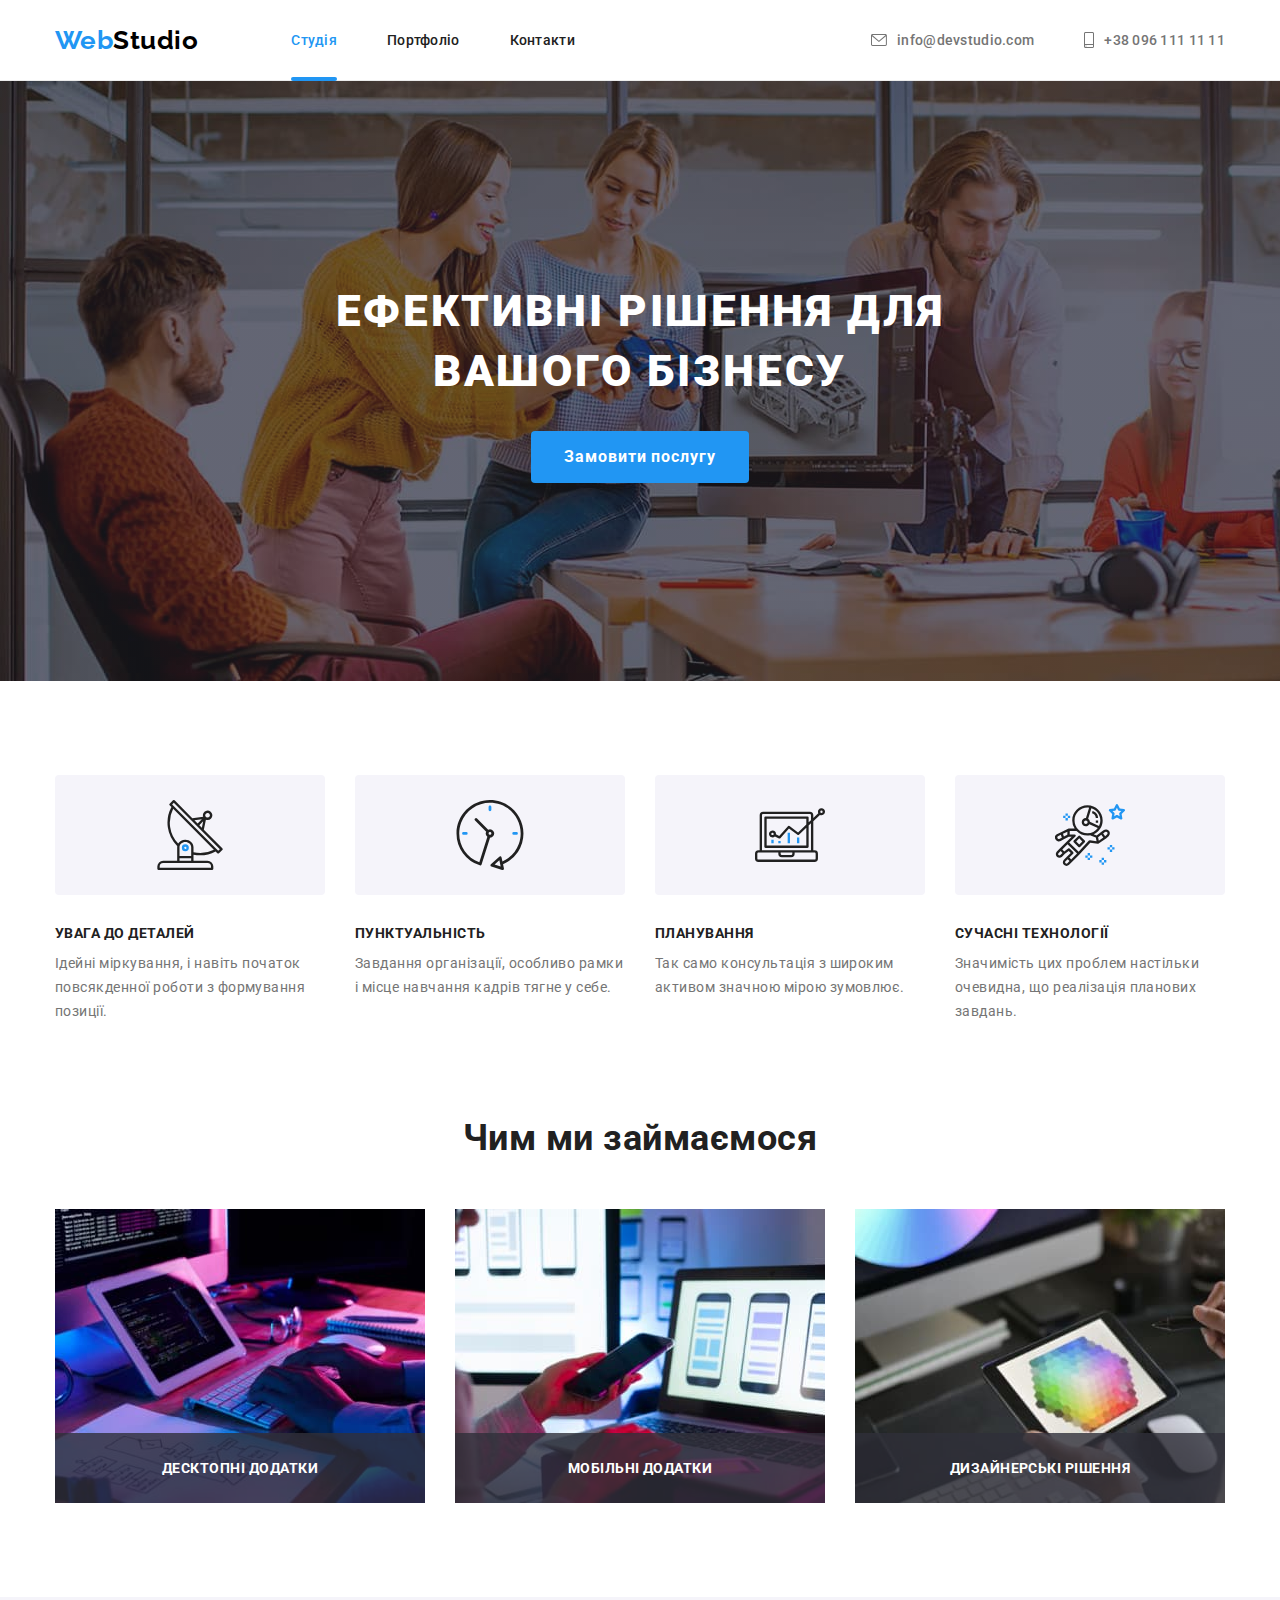
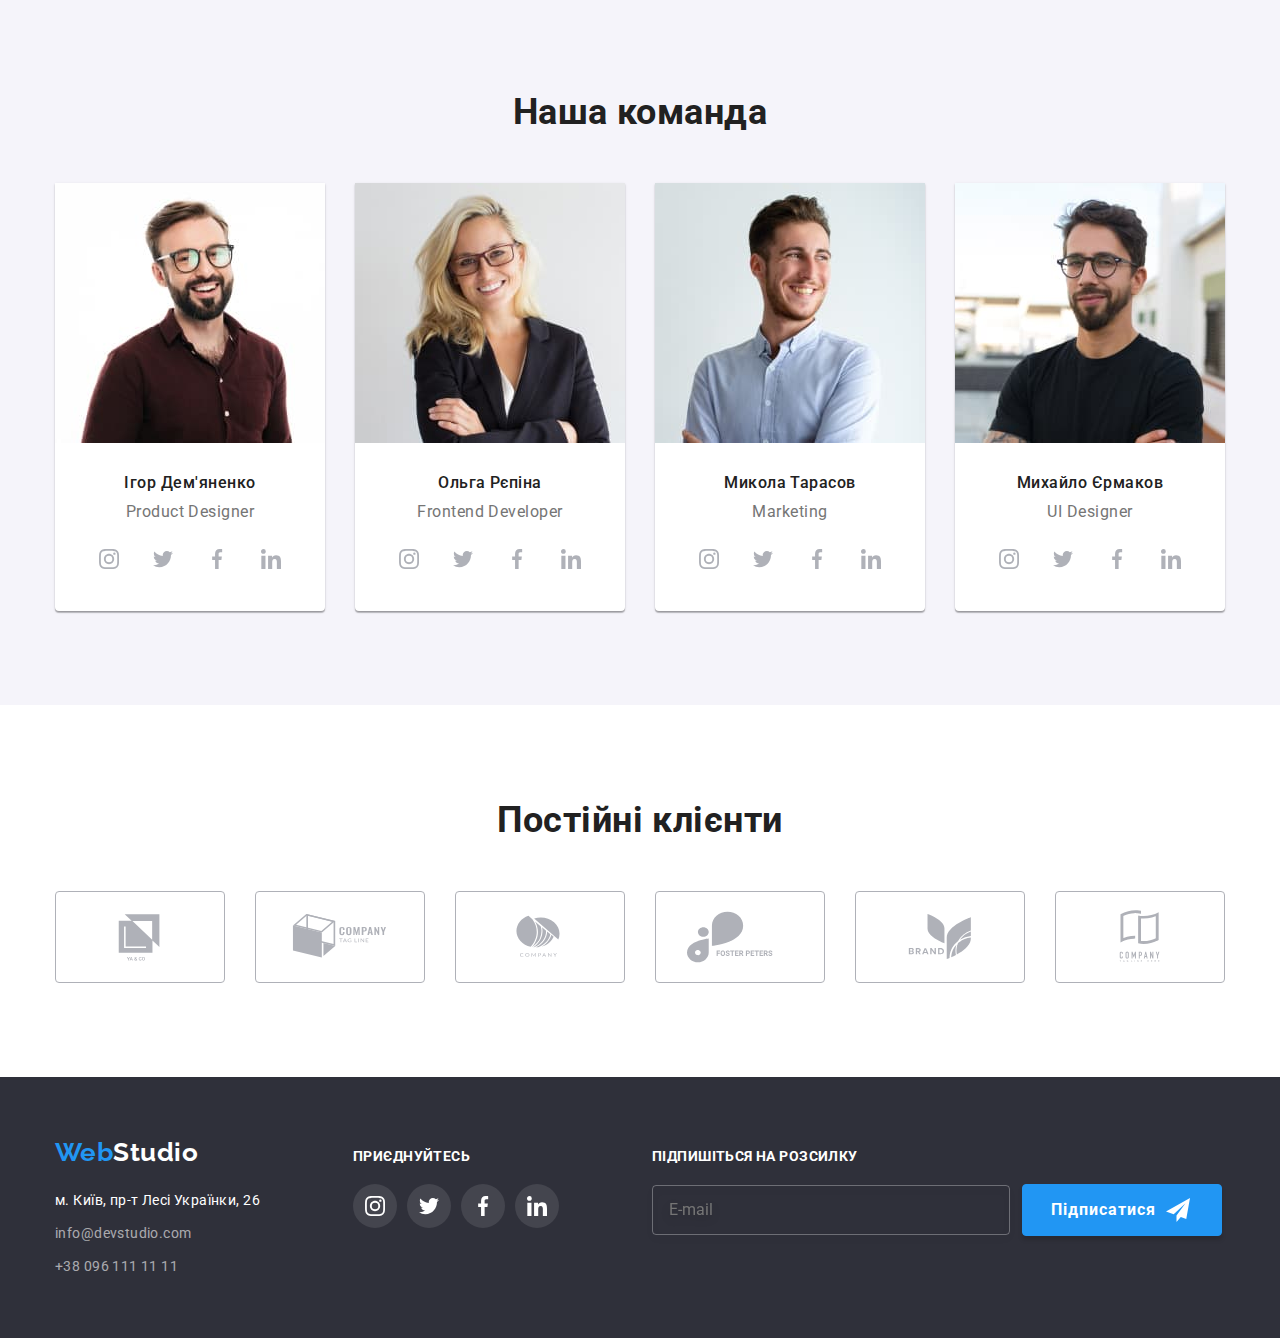
==== index.html @ 826903d3 "homework-6" ====
<!DOCTYPE html>
<html lang="uk">
  <head>
    <meta charset="UTF-8" />
    <meta http-equiv="X-UA-Compatible" content="IE=edge" />
    <meta name="viewport" content="width=device-width, initial-scale=1.0" />
    <title>Webstudio</title>
    <link rel="preconnect" href="https://fonts.googleapis.com" />
    <link rel="preconnect" href="https://fonts.gstatic.com" crossorigin />
    <link
      href="https://fonts.googleapis.com/css2?family=Raleway:wght@700&family=Roboto:wght@400;500;700;900&display=swap"
      rel="stylesheet"
    />
    <link
      rel="stylesheet"
      href="https://cdnjs.cloudflare.com/ajax/libs/modern-normalize/1.1.0/modern-normalize.min.css"
    />
    <link rel="stylesheet" href="./css/style.css" />
  </head>
  <body>
    <!-- Шапка -->
    <header class="page-header">
      <div class="container">
        <nav class="header-nav">
          <a class="header-logo" href="./index.html"
            >Web<span class="logo-style">Studio</span></a
          >

          <ul class="header-list list">
            <li class="item">
              <a class="header-link link current" href="./index.html">Студія</a>
            </li>
            <li class="item">
              <a class="header-link link" href="./portfolio.html">Портфоліо</a>
            </li>
            <li class="item">
              <a class="header-link link" href="">Контакти</a>
            </li>
          </ul>
        </nav>
        <div class="header-contacts">
          <ul class="header-tel header-list list">
            <li class="item">
              <a
                class="header-link link header-mail"
                href="mailto:info@devstudio.com"
                ><svg class="icon" width="16" height="12">
                  <use href="./images/icons.svg#icon-mail"></use></svg
                ><span>info@devstudio.com</span></a
              >
            </li>
            <li class="item">
              <a class="header-link link header-phone" href="tel:+380961111111">
                <svg class="icon" width="10" height="16">
                  <use href="./images/icons.svg#icon-phone"></use></svg
                ><span>+38 096 111 11 11</span>
              </a>
            </li>
          </ul>
        </div>
      </div>
    </header>

    <main>
      <!-- Hero -->

      <section class="hero">
        <div class="container">
          <h1 class="hero-title">Ефективні рішення для вашого бізнесу</h1>

          <button class="hero-button" type="button" data-modal-open>
            Замовити послугу
          </button>
        </div>
      </section>

      <!-- Наша ефективність -->
      <section class="about section">
        <div class="container">
          <h2 class="visually-hidden">Наша ефективність</h2>
          <ul class="about-list list">
            <li class="item">
              <div class="thumb">
                <svg class="about-icon" width="70" height="70">
                  <use href="./images/icons.svg#about-antenna"></use>
                </svg>
              </div>
              <h3 class="about-title">Увага до деталей</h3>
              <p class="about-text">
                Ідейні міркування, і навіть початок повсякденної роботи з
                формування позиції.
              </p>
            </li>
            <li class="item">
              <div class="thumb">
                <svg class="about-icon" width="70" height="70">
                  <use href="./images/icons.svg#about-clock"></use>
                </svg>
              </div>
              <h3 class="about-title">Пунктуальність</h3>
              <p class="about-text">
                Завдання організації, особливо рамки і місце навчання кадрів
                тягне у себе.
              </p>
            </li>
            <li class="item">
              <div class="thumb">
                <svg class="about-icon" width="70" height="70">
                  <use href="./images/icons.svg#about-diagram"></use>
                </svg>
              </div>
              <h3 class="about-title">Планування</h3>
              <p class="about-text">
                Так само консультація з широким активом значною мірою зумовлює.
              </p>
            </li>
            <li class="item">
              <div class="thumb">
                <svg class="about-icon" width="70" height="70">
                  <use href="./images/icons.svg#about-astronaut"></use>
                </svg>
              </div>
              <h3 class="about-title">Сучасні технології</h3>
              <p class="about-text">
                Значимість цих проблем настільки очевидна, що реалізація
                планових завдань.
              </p>
            </li>
          </ul>
        </div>
      </section>

      <!-- Чим ми займаємося -->
      <section class="work section">
        <div class="container">
          <h2 class="title-work-team">Чим ми займаємося</h2>
          <ul class="work-list list">
            <li class="item">
              <div class="work-item">
                <img
                  class="work-img img"
                  src="./images/desktop-programs.jpg"
                  alt="Декстопні програми"
                  width="370"
                  height="294"
                />
                <p class="work-text">Десктопні додатки</p>
              </div>
            </li>
            <li class="item">
              <div class="work-item">
                <img
                  class="work-img img"
                  src="./images/mobile-applications.jpg"
                  alt="Мобільні додатки"
                  width="370"
                  height="294"
                />
                <p class="work-text">Мобільні додатки</p>
              </div>
            </li>
            <li class="item">
              <div class="work-item">
                <img
                  class="work-img img"
                  src="./images/design-solution.jpg"
                  alt="Дизайнерське рішення"
                  width="370"
                  height="294"
                />
                <p class="work-text">Дизайнерські рішення</p>
              </div>
            </li>
          </ul>
        </div>
      </section>

      <!-- Наша команда -->

      <section class="team section">
        <div class="container">
          <h2 class="title-work-team">Наша команда</h2>
          <ul class="team-list list">
            <li class="item">
              <img
                class="team-img img"
                src="./images/igor.jpg"
                alt="чоловік в окулярах, рубашці"
                width="270"
                height="260"
              />
              <div class="team-container">
                <h3 class="team-title">Ігор Дем'яненко</h3>
                <p class="team-position">Product Designer</p>
                <ul class="team-icon list">
                  <li class="item">
                    <a href="" class="link">
                      <svg class="icon" width="20" height="20">
                        <use href="./images/icons.svg#icon-instagram"></use>
                      </svg>
                    </a>
                  </li>
                  <li class="item">
                    <a href="" class="link">
                      <svg class="icon" width="20" height="20">
                        <use href="./images/icons.svg#icon-twitter"></use>
                      </svg>
                    </a>
                  </li>
                  <li class="item">
                    <a href="" class="link">
                      <svg class="icon" width="20" height="20">
                        <use href="./images/icons.svg#icon-facebook"></use>
                      </svg>
                    </a>
                  </li>
                  <li class="item">
                    <a href="" class="link">
                      <svg class="icon" width="20" height="20">
                        <use href="./images/icons.svg#icon-linkedin"></use>
                      </svg>
                    </a>
                  </li>
                </ul>
              </div>
            </li>
            <li class="item">
              <img
                class="team-img img"
                src="./images/olha.jpg"
                alt="жінка блондинка в окулярах, піджаку"
                width="270"
                height="260"
              />
              <div class="team-container">
                <h3 class="team-title">Ольга Рєпіна</h3>
                <p class="team-position">Frontend Developer</p>
                <ul class="team-icon list">
                  <li class="item">
                    <a href="" class="link">
                      <svg class="icon" width="20" height="20">
                        <use href="./images/icons.svg#icon-instagram"></use>
                      </svg>
                    </a>
                  </li>
                  <li class="item">
                    <a href="" class="link">
                      <svg class="icon" width="20" height="20">
                        <use href="./images/icons.svg#icon-twitter"></use>
                      </svg>
                    </a>
                  </li>
                  <li class="item">
                    <a href="" class="link">
                      <svg class="icon" width="20" height="20">
                        <use href="./images/icons.svg#icon-facebook"></use>
                      </svg>
                    </a>
                  </li>
                  <li class="item">
                    <a href="" class="link">
                      <svg class="icon" width="20" height="20">
                        <use href="./images/icons.svg#icon-linkedin"></use>
                      </svg>
                    </a>
                  </li>
                </ul>
              </div>
            </li>
            <li class="item">
              <img
                class="team-img img"
                src="./images/mikola.jpg"
                alt="чоловік брюнет в білій сорочці"
                width="270"
                height="260"
              />
              <div class="team-container">
                <h3 class="team-title">Микола Тарасов</h3>
                <p class="team-position">Marketing</p>
                <ul class="team-icon list">
                  <li class="item">
                    <a href="" class="link">
                      <svg class="icon" width="20" height="20">
                        <use href="./images/icons.svg#icon-instagram"></use>
                      </svg>
                    </a>
                  </li>
                  <li class="item">
                    <a href="" class="link">
                      <svg class="icon" width="20" height="20">
                        <use href="./images/icons.svg#icon-twitter"></use>
                      </svg>
                    </a>
                  </li>
                  <li class="item">
                    <a href="" class="link">
                      <svg class="icon" width="20" height="20">
                        <use href="./images/icons.svg#icon-facebook"></use>
                      </svg>
                    </a>
                  </li>
                  <li class="item">
                    <a href="" class="link">
                      <svg class="icon" width="20" height="20">
                        <use href="./images/icons.svg#icon-linkedin"></use>
                      </svg>
                    </a>
                  </li>
                </ul>
              </div>
            </li>
            <li class="item">
              <img
                class="team-img img"
                src="./images/mihail.jpg"
                alt="чоловік в окулярах, чорній футболці"
                width="270"
                height="260"
              />
              <div class="team-container">
                <h3 class="team-title">Михайло Єрмаков</h3>
                <p class="team-position">UI Designer</p>
                <ul class="team-icon list">
                  <li class="item">
                    <a href="" class="link">
                      <svg class="icon" width="20" height="20">
                        <use href="./images/icons.svg#icon-instagram"></use>
                      </svg>
                    </a>
                  </li>
                  <li class="item">
                    <a href="" class="link">
                      <svg class="icon" width="20" height="20">
                        <use href="./images/icons.svg#icon-twitter"></use>
                      </svg>
                    </a>
                  </li>
                  <li class="item">
                    <a href="" class="link">
                      <svg class="icon" width="20" height="20">
                        <use href="./images/icons.svg#icon-facebook"></use>
                      </svg>
                    </a>
                  </li>
                  <li class="item">
                    <a href="" class="link">
                      <svg class="icon" width="20" height="20">
                        <use href="./images/icons.svg#icon-linkedin"></use>
                      </svg>
                    </a>
                  </li>
                </ul>
              </div>
            </li>
          </ul>
        </div>
      </section>

      <!-- ПОСТІЙНІ КЛІЄНТИ -->

      <section class="client section">
        <div class="container">
          <h2 class="title-work-team">Постійні клієнти</h2>
          <ul class="client-icon list">
            <li class="item">
              <a href="" class="link">
                <svg class="icon" width="106" height="60">
                  <use href="./images/icons.svg#client-yaco"></use>
                </svg>
              </a>
            </li>
            <li class="item">
              <a href="" class="link">
                <svg class="icon" width="106" height="60">
                  <use href="./images/icons.svg#client-tagline"></use>
                </svg>
              </a>
            </li>
            <li class="item">
              <a href="" class="link">
                <svg class="icon" width="106" height="60">
                  <use href="./images/icons.svg#client-company"></use>
                </svg>
              </a>
            </li>
            <li class="item">
              <a href="" class="link">
                <svg class="icon" width="106" height="60">
                  <use href="./images/icons.svg#client-forestpeters"></use>
                </svg>
              </a>
            </li>
            <li class="item">
              <a href="" class="link">
                <svg class="icon" width="106" height="60">
                  <use href="./images/icons.svg#client-brand"></use>
                </svg>
              </a>
            </li>
            <li class="item">
              <a href="" class="link">
                <svg class="icon" width="106" height="60">
                  <use href="./images/icons.svg#client-union"></use>
                </svg>
              </a>
            </li>
          </ul>
        </div>
      </section>
    </main>

    <!-- Підвал -->

    <footer class="footer">
      <div class="container footer-container">
        <div class="footer-address">
          <a class="header-logo footer-logo" href="./index.html"
            >Web<span class="footer-color">Studio</span></a
          >
          <address>
            <ul class="footer-list list">
              <li class="item">
                <a
                  class="address link"
                  href="https://goo.gl/maps/4uQXYABWk6G59Mzo6"
                  target="_blank"
                  rel="noopener noreferrer nowfollow"
                  >м. Київ, пр-т Лесі Українки, 26</a
                >
              </li>
              <li class="item">
                <a class="mail-tel link" href="mailto:info@devstudio.com"
                  >info@devstudio.com</a
                >
              </li>
              <li class="item">
                <a class="mail-tel link" href="tel:+380961111111"
                  >+38 096 111 11 11</a
                >
              </li>
            </ul>
          </address>
        </div>
        <div class="footer-socials">
          <p class="social-title">приєднуйтесь</p>
          <ul class="social-icon list">
            <li class="item">
              <a href="" class="link">
                <svg class="icon" width="20" height="20">
                  <use href="./images/icons.svg#icon-instagram"></use>
                </svg>
              </a>
            </li>
            <li class="item">
              <a href="" class="link">
                <svg class="icon" width="20" height="20">
                  <use href="./images/icons.svg#icon-twitter"></use>
                </svg>
              </a>
            </li>
            <li class="item">
              <a href="" class="link">
                <svg class="icon" width="20" height="20">
                  <use href="./images/icons.svg#icon-facebook"></use>
                </svg>
              </a>
            </li>
            <li class="item">
              <a href="" class="link">
                <svg class="icon" width="20" height="20">
                  <use href="./images/icons.svg#icon-linkedin"></use>
                </svg>
              </a>
            </li>
          </ul>
        </div>
        <div class="footer-form">
          <p class="social-title">Підпишіться на розсилку</p>
          <form class="footer-email">
            <div class="email">
              <input
                type="email"
                class="footer-input"
                name="email"
                id="email"
                placeholder="E-mail"
                aria-label="E-mail"
                required
              />
            </div>
            <button type="submit" class="footer-button">
              <span class="signeture">Підписатися</span>
              <svg class="icon" width="24" height="24">
                <use href="./images/icons.svg#icon-send"></use>
              </svg>
            </button>
          </form>
        </div>
      </div>
    </footer>

    <!-- МОДАЛЬНЕ ВІКНО -->

    <div class="modal-backdrop is-hidden" data-modal>
      <div class="modal">
        <button class="close-sign" data-modal-close>
          <svg class="icon modal-button" width="18" height="18">
            <use href="./images/icons.svg#icon-close"></use>
          </svg>
        </button>

        <form name="form" class="form-modal">
          <h2 class="title-modal">Залиште свої дані, ми вам передзвонимо</h2>

          <label for="user-name" class="modal-label">Ім'я</label>
          <div class="form-field">
            <input
              type="text"
              class="modal-input"
              name="user-name"
              id="user-name"
              required
            />
            <svg class="input-icon" width="18" height="18">
              <use href="./images/icons.svg#icon-person"></use>
            </svg>
          </div>

          <label for="user-tel" class="modal-label">Телефон</label>
          <div class="form-field">
            <input
              type="tel"
              class="modal-input"
              name="user-tel"
              id="user-tel"
              required
            />
            <svg class="input-icon" width="18" height="18">
              <use href="./images/icons.svg#icon-tel"></use>
            </svg>
          </div>

          <label for="user-email" class="modal-label">Пошта</label>
          <div class="form-field">
            <input
              name="user-email"
              type="email"
              id="user-email"
              class="modal-input"
              required
            />
            <svg class="input-icon" width="18" height="18">
              <use href="./images/icons.svg#icon-email"></use>
            </svg>
          </div>

          <label for="user-text" class="textarea-label">Коментар</label>
          <div class="form-textarea">
            <textarea
              name="user-text"
              id="user-text"
              class="modal-textarea"
              placeholder="Введіть текст"
            ></textarea>
          </div>

          <div class="input-line check-line">
            <input
              id="checkbox-agree"
              type="checkbox"
              name="checkbox-agree"
              value="agree"
              class="visually-hidden"
            />
            <label for="checkbox-agree" class="checkbox-agree">
              <span class="icon-wrapper">
                <svg class="agree-icon" width="16" height="15">
                  <use href="./images/icons.svg#icon-check"></use></svg></span
              >Погоджуюся з розсилкою та приймаю
              <a href="#" class="form-link">Умови договору</a>
            </label>
          </div>
          <button type="submit" class="button submit">Відправити</button>
        </form>
      </div>
    </div>

    <script src="./js/modal.js"></script>
  </body>
</html>
---- css/style.css ----
/* 
основиний текст: #757575;
другорядний текст:  #212121;
білий : #FFFFFF;
footer rgba(255, 255, 255, 0.6);  
background: #FFFFFF99;
hero підвал: #2F303A;
1 секція: #F5F5F5
2 секція: #F5F4FA;
акцент: #2196F3
активна кнопка: #188CE8
 */

:root {
  --main-color: #757575;
  --title-text-color: #212121;
  --accent-color: #2196f3;
  --white-color: #ffffff;
  --transparent-color: #ffffff99;
  --bg-color-dark: #2f303a;
  --bg-color-work: #f5f5f5;
  --bg-color-team: #f5f4fa;
  --icon-color: #afb1b8;
  --timing-function: cubic-bezier(0.4, 0, 0.2, 1);
}

/* RESET */
h1,
h2,
h3,
p {
  margin-top: 0;
  margin-bottom: 0;
}
body {
  color: var(--main-color);
  font-family: "Roboto", sans-serif;
  font-weight: 400;
  letter-spacing: 0.03em;
}

.container {
  width: 1200px;
  margin-right: auto;
  margin-left: auto;
  padding-right: 15px;
  padding-left: 15px;

  /* outline: red 1px solid; */
}

.visually-hidden {
  position: absolute;
  width: 1px;
  height: 1px;
  margin: -1px;
  border: 0;
  padding: 0;
  white-space: nowrap;
  clip-path: inset(100%);
  clip: rect(0 0 0 0);
  overflow: hidden;
}

.title-work-team {
  margin-bottom: 50px;
  font-weight: 700;
  font-size: 36px;
  line-height: calc(42 / 36);
  text-align: center;
  color: var(--title-text-color);
}

.section {
  padding-top: 94px;
  padding-bottom: 94px;
}

.link {
  text-decoration: none;
}

.list {
  padding-left: 0;
  margin: 0;
  list-style: none;
}

.img {
  display: block;
  width: 100%;
}

/* Logo */
.header-logo {
  margin-right: 93px;

  font-family: "Raleway";
  font-weight: 700;
  font-size: 26px;
  line-height: calc(31 / 26);
  text-decoration: none;

  color: var(--accent-color);
}
.logo-style {
  color: #000;
}

/* Header */
.page-header {
  border-bottom: 1px solid #ececec;
}

.page-header .container {
  display: flex;
  align-items: center;
}

.header-nav {
  display: flex;
  align-items: center;
}

.header-list {
  display: flex;
}

.header-list .item:not(:first-child) {
  margin-left: 50px;
}

.page-header {
  background-color: var(--white-color);
}

.header-link {
  display: block;
  padding-top: 32px;
  padding-bottom: 32px;

  font-weight: 500;
  font-size: 14px;
  line-height: calc(16 / 14);
  letter-spacing: 0.02em;

  transition: color 250ms cubic-bezier(0.4, 0, 0.2, 1);

  color: var(--title-text-color);

  cursor: pointer;
}

.current::after {
  position: absolute;
  content: "";
  width: 100%;
  height: 4px;
  bottom: -1px;
  left: 0;
  border-radius: 2px;
  background-color: var(--accent-color);
}

.header-tel .link {
  display: flex;
  align-items: center;

  color: inherit;
}

.current {
  position: relative;
  color: var(--accent-color);
}

.header-link:hover,
.header-link:focus {
  color: var(--accent-color);
}

.header-link .icon {
  margin-right: 10px;
  fill: currentColor;
}

.header-contacts {
  margin-left: auto;
}

/* Hero */

.hero {
  max-width: 1600px;
  height: 600px;

  padding-top: 200px;
  padding-bottom: 200px;
  margin-left: auto;
  margin-right: auto;

  text-align: center;
  background-color: var(--bg-color-dark);
  background-image: linear-gradient(
      rgba(47, 48, 58, 0.4),
      rgba(47, 48, 58, 0.4)
    ),
    url(../images/hero-bg.jpg);
  background-repeat: no-repeat;
  background-size: cover;
}

.hero-title {
  margin: 0 auto;
  margin-bottom: 30px;
  max-width: 696px;

  font-weight: 900;
  font-size: 44px;
  line-height: calc(60 / 44);
  letter-spacing: 0.06em;
  text-transform: uppercase;

  color: var(--white-color);
}

.hero-button {
  display: inline-block;
  padding: 10px 32px;
  min-width: 216px;

  font-family: inherit;
  font-weight: 700;
  font-size: 16px;
  line-height: calc(30 / 16);
  align-items: center;

  letter-spacing: 0.06em;
  color: var(--white-color);

  transition: box-shadow 250ms cubic-bezier(0.4, 0, 0.2, 1);

  border: 1px solid transparent;
  border-radius: 4px;

  background-color: var(--accent-color);

  cursor: pointer;
}

.hero-button:hover,
.hero-button:focus {
  box-shadow: 0px 4px 4px rgba(0, 0, 0, 0.15);
}

/* Наша ефективність */

.about {
  padding-bottom: 0;

  background-color: var(--white-color);
}

.about-list {
  display: flex;
}

.about-list .item {
  flex-basis: calc((100% - 90px) / 4);
  margin-left: 30px;
}

.about-list .item:first-child {
  margin-left: 0;
}

.about .thumb {
  margin-bottom: 30px;

  display: flex;
  height: 120px;
  justify-content: center;
  align-items: center;

  border-radius: 4px;

  background-color: var(--bg-color-team);
}

.about-title {
  margin-bottom: 10px;

  font-weight: 700;
  font-size: 14px;
  line-height: calc(16 / 14);
  text-transform: uppercase;

  color: var(--title-text-color);
}

.about-text {
  font-size: 14px;
  line-height: calc(24 / 14);
}

/* ЧИМ МИ ЗАЙМАЄМОСЯ */

.work {
  background-color: var(--white-color);
}

.work .list {
  display: flex;
}

.work-list .item {
  width: calc((100% - 60px) / 3);
  margin-left: 30px;
}

.work-list .item:first-child {
  margin-left: 0;
}

.work-item {
  position: relative;
  overflow: hidden;
}

.work-text {
  position: absolute;
  bottom: 0;
  width: 370px;
  height: 70px;
  display: flex;
  justify-content: center;
  align-items: center;

  font-weight: 700;
  font-size: 14px;
  line-height: calc(16 / 14);
  text-transform: uppercase;

  color: var(--white-color);
  background-color: rgba(47, 48, 58, 0.8);
}

/* НАША КОМАНДА */
.team {
  background-color: var(--bg-color-team);
}

.team-container {
  padding-top: 30px;
  padding-bottom: 30px;
}

.team-list {
  display: flex;
}

.team-list > .item {
  width: calc((100% - 90px) / 4);
  margin-left: 30px;

  border-radius: 0px 0px 4px 4px;
  box-shadow: 0px 1px 3px rgba(0, 0, 0, 0.12), 0px 1px 1px rgba(0, 0, 0, 0.14),
    0px 2px 1px rgba(0, 0, 0, 0.2);

  background-color: var(--white-color);
}

.team-list > .item:first-child {
  margin-left: 0;
}

.team-title {
  margin-bottom: 10px;

  font-weight: 500;
  font-size: 16px;
  line-height: calc(19 / 16);
  text-align: center;
  color: var(--title-text-color);
}

.team-position {
  font-weight: 400;
  font-size: 16px;
  line-height: calc(19 / 16);
  text-align: center;
}

/* ІКОНКИ СОЦ */
.team-icon {
  display: flex;
  justify-content: center;
  margin-top: 16px;
}

.team-icon > .item {
  width: 44px;
  height: 44px;
  margin-right: 10px;

  background-color: var(--white-color);
}

.team-icon > .item:last-child {
  margin-right: 0;
}

.team-icon .link {
  display: flex;
  width: 100%;
  height: 100%;
  align-items: center;
  justify-content: center;
  border-radius: 50%;
  transition: background-color 250ms cubic-bezier(0.4, 0, 0.2, 1),
    color 250ms cubic-bezier(0.4, 0, 0.2, 1);

  color: var(--icon-color);
}

.team-icon .link:hover,
.team-icon .link:focus {
  background-color: var(--accent-color);
}

.team-icon .icon {
  fill: currentColor;
  /* transition: background-color 250ms cubic-bezier(0.4, 0, 0.2, 1); */
}

.team-icon .link:hover,
.team-icon .link:focus {
  color: var(--white-color);
}

/* ПОСТІЙНІ КЛІЄНТИ */

.client-icon {
  display: flex;
}

.client-icon .item {
  margin-right: 30px;
  width: 170px;
  height: 92px;
}

.client-icon .item:last-child {
  margin-right: 0;
}

.client-icon .link {
  display: flex;
  width: 100%;
  height: 100%;
  justify-content: center;
  align-items: center;

  transition: color 250ms cubic-bezier(0.4, 0, 0.2, 1),
    border 250ms cubic-bezier(0.4, 0, 0.2, 1);

  border: 1px solid var(--icon-color);
  border-radius: 4px;

  color: var(--icon-color);
}

.client-icon .link:hover,
.client-icon .link:focus {
  border: 1px solid var(--accent-color);
  color: var(--accent-color);
}

.client-icon .icon {
  fill: currentColor;
}

/* ПІДВАЛ */
.footer {
  padding-top: 60px;
  padding-bottom: 60px;

  background-color: var(--bg-color-dark);
}

.footer-container {
  display: flex;
  align-items: baseline;
}

.footer-address {
  margin-right: 93px;
}

.footer-logo {
  display: block;
  margin-bottom: 20px;
  margin-right: 0;
}

.footer-color {
  color: var(--white-color);
}

.address {
  display: block;

  font-style: normal;
  font-weight: 400;
  font-size: 14px;
  line-height: calc(24 / 14);
  letter-spacing: 0.03em;

  color: var(--white-color);
}

.footer-list .item:not(:last-child) {
  margin-bottom: 9px;
}

.mail-tel {
  font-style: normal;
  font-weight: 400;
  font-size: 14px;
  line-height: calc(24 / 14);
  letter-spacing: 0.03em;

  color: var(--transparent-color);
}

.footer-socials {
  margin-right: 93px;
}

.social-title {
  margin-bottom: 20px;
  font-weight: 700;
  font-size: 14px;
  line-height: calc(16 / 14);
  letter-spacing: 0.03em;
  text-transform: uppercase;

  color: var(--white-color);
}

/* ІКОНКИ ПІДВАЛУ */

.social-icon {
  display: flex;
  justify-content: center;
  /* margin-top: 20px; */
}

.social-icon > .item {
  width: 44px;
  height: 44px;
  margin-right: 10px;
}

.social-icon > .item:last-child {
  margin-right: 0;
}

.social-icon .link {
  display: flex;
  width: 100%;
  height: 100%;
  align-items: center;
  justify-content: center;
  border-radius: 50%;
  transition: background-color 250ms cubic-bezier(0.4, 0, 0.2, 1);

  background-color: rgba(255, 255, 255, 0.1);
  color: var(--white-color);
}

.social-icon .link:hover,
.social-icon .link:focus {
  background-color: var(--accent-color);
}

.social-icon .icon {
  fill: currentColor;
}

.social-icon .icon:focus {
  color: var(--white-color);
}

.footer-email {
  display: flex;
  align-items: center;
}

.footer-input {
  width: 358px;
  margin: 0;
  margin-right: 12px;
  padding: 15px 16px;
  /* font: inherit; */
  border: 1px solid rgba(255, 255, 255, 0.3);
  filter: drop-shadow(0px 4px 4px rgba(0, 0, 0, 0.15));
  border-radius: 4px;

  color: var(--white-color);
  background-color: transparent;
  transition: border-color 250ms var(--timing-function);
}

.footer-input:focus,
.footer-input:hover {
  border-color: var(--accent-color);
  outline: none;
}

.footer-button {
  display: block;
  width: 200px;
  padding: 10px 28px;
  font-weight: 700;
  font-size: 16px;
  line-height: calc(30 / 16);

  display: flex;
  align-items: center;
  text-align: center;
  letter-spacing: 0.06em;

  border: 1px solid var(--accent-color);
  color: var(--white-color);
  background-color: var(--accent-color);
  box-shadow: 0px 4px 4px rgba(0, 0, 0, 0.15);
  border-radius: 4px;
  cursor: pointer;
}

.footer-button .icon {
  display: flex;
  justify-content: center;
  align-items: center;
  margin-left: 10px;
  fill: var(--white-color);
}

/* Portfolio */

.project {
  background-color: var(--white-color);
}

/* Кнопки */
.button-list {
  display: flex;
  justify-content: center;
  align-items: center;
  margin-bottom: 50px;
}

.button-list .item:not(:first-child) {
  margin-left: 8px;
}

.button {
  padding-top: 6px;
  padding-right: 22px;
  padding-bottom: 6px;
  padding-left: 22px;

  font-family: inherit;
  font-weight: 500;
  font-size: 16px;
  line-height: calc(26 / 16);
  text-align: center;

  transition: box-shadow 250ms cubic-bezier(0.4, 0, 0.2, 1),
    color 250ms cubic-bezier(0.4, 0, 0.2, 1),
    background-color 250ms cubic-bezier(0.4, 0, 0.2, 1);

  cursor: pointer;
  border: none;
  border-radius: 4px;

  background-color: var(--bg-color-team);
  color: var(--title-text-color);
}

.button:hover,
.button:focus {
  box-shadow: 0px 3px 1px rgba(0, 0, 0, 0.1), 0px 1px 2px rgba(0, 0, 0, 0.08),
    0px 2px 2px rgba(0, 0, 0, 0.12);
  color: var(--white-color);
  background-color: var(--accent-color);
}
/* Проекти */
.project-list {
  display: flex;
  flex-wrap: wrap;
}
.project-list .item {
  flex-basis: calc((100% - 60px) / 3);
  margin-right: 30px;
  margin-bottom: 30px;
  cursor: pointer;

  transition: box-shadow 250ms cubic-bezier(0.4, 0, 0.2, 1);
}
.project-list .item:nth-child(3n) {
  margin-right: 0;
}
.project-list .item:nth-last-child(-n + 3) {
  margin-bottom: 0;
}

.project-list .item:hover {
  box-shadow: 0px 1px 1px rgba(0, 0, 0, 0.12), 0px 4px 4px rgba(0, 0, 0, 0.06),
    1px 4px 6px rgba(0, 0, 0, 0.16);
}

.project-container {
  padding-top: 20px;
  padding-right: 24px;
  padding-bottom: 20px;
  padding-left: 24px;

  border-right: 1px solid #eeeeee;
  border-bottom: 1px solid #eeeeee;
  border-left: 1px solid #eeeeee;
}

.project-description {
  position: relative;
  overflow: hidden;
}

.img-text {
  position: absolute;
  top: 0;
  right: 0;
  bottom: 0;
  left: 0;

  display: flex;
  justify-content: center;
  align-items: center;

  padding: 63px 24px;
  font-weight: 400;
  font-size: 18px;
  line-height: calc(28 / 18);
  transform: translateY(100%);
  transition: transform 250ms cubic-bezier(0.4, 0, 0.2, 1);

  color: var(--white-color);
  background-color: rgba(33, 150, 243, 0.9);
}

.project-list .item:hover .img-text {
  transform: translateY(0);
}
.project-title {
  margin-bottom: 4px;

  font-weight: 700;
  font-size: 18px;
  line-height: calc(36 / 18);
  letter-spacing: 0.06em;

  color: var(--title-text-color);
}

.project-text {
  font-size: 16px;
  line-height: calc(30 / 16);
}

/* МОДАЛЬНЕ ВІКНО */

.modal-backdrop {
  position: fixed;
  top: 0;
  right: 0;
  bottom: 0;
  left: 0;
  background-color: rgba(0, 0, 0, 0.2);
  transition: opacity 250ms, visibility 250ms;
}

.modal {
  position: absolute;
  padding-top: 40px;
  padding-right: 39px;
  padding-bottom: 40px;
  padding-left: 41px;
  min-width: 528px;
  min-height: 581px;
  top: 50%;
  left: 50%;
  transform: translate(-50%, -50%);
  transition: tranform 250ms cubic-bezier(0.4, 0, 0.2, 1);

  background-color: var(--white-color);
  box-shadow: 0px 1px 3px rgba(0, 0, 0, 0.12), 0px 1px 1px rgba(0, 0, 0, 0.14),
    0px 2px 1px rgba(0, 0, 0, 0.2);
  border-radius: 4px;
}

.modal .close-sign {
  position: absolute;
  display: flex;
  justify-content: center;
  align-items: center;
  width: 30px;
  height: 30px;

  top: 8px;
  right: 8px;

  padding: 6px;

  background-color: var(--white-color);
  color: #000000;
  border: 1px solid rgba(0, 0, 0, 0.1);
  border-radius: 50%;

  transition: fill 250ms var(--timing-function);

  cursor: pointer;
}

.close-sign:hover .modal-button,
.close-sign:focus .modal-button {
  fill: var(--accent-color);
}

.is-hidden {
  visibility: hidden;
  opacity: 0;
  pointer-events: none;
}

/* Сюди вставити */
.title-modal {
  margin-bottom: 12px;
  font-weight: 700;
  font-size: 20px;
  line-height: calc(23 / 20);
  text-align: center;

  color: var(--title-text-color);
}

.form-field {
  display: flex;
  position: relative;
  margin-bottom: 10px;
}

.modal-label,
.textarea-label {
  display: block;
  width: 100%;
  margin-bottom: 4px;

  font-size: 12px;
  line-height: 14px;
  letter-spacing: 0.01em;

  color: var(--main-color);
}

.modal-input {
  width: 100%;
  margin: 0;
  padding: 12px 15px;
  padding-left: 42px;
  font: inherit;

  border-radius: 4px;
  border: 1px solid rgba(33, 33, 33, 0.2);

  color: rgba(117, 117, 117, 0.5);
  transition: border-color 250ms var(--timing-function);
}

.modal-input:hover,
.modal-input:focus,
.modal-textarea:hover,
.modal-textarea:focus {
  border-color: var(--accent-color);
  outline: none;
  cursor: pointer;
}

.input-icon {
  position: absolute;
  top: 50%;
  left: 15px;

  transform: translateY(-50%);

  display: inline-block;
  width: 18px;
  height: 18px;
  fill: var(--title-text-color);
}

.form-textarea {
  margin-bottom: 20px;
}

.modal-textarea {
  width: 100%;
  height: 120px;
  border: 1px solid rgba(33, 33, 33, 0.2);
  border-radius: 4px;
  resize: none;
  padding: 12px 16px;

  font-size: 12px;
  line-height: calc(14 / 12);
  letter-spacing: 0.01em;

  color: rgba(117, 117, 117, 0.5);
}

.modal-textarea::placeholder {
  font-size: 12px;
}

.input-icon {
  position: absolute;
  left: 12px;
  top: 50%;
  transform: translateY(-50%);
  fill: var(--title-text-color);
  transition: fill 250ms var(--timing-function);
}

.modal-input:focus + .input-icon,
.modal-input:hover + .input-icon {
  fill: var(--accent-color);
}

.check-line {
  display: flex;
  justify-content: center;
  margin-bottom: 30px;
}

.checkbox-agree {
  display: flex;
  align-items: center;

  font-size: 14px;
  line-height: 24px;
}

.checkbox-agree .icon-wrapper {
  width: 16px;
  height: 15px;
  background-color: var(--white-color);
  border: 2px solid var(--title-text-color);
  box-shadow: 0px 1px 3px rgba(0, 0, 0, 0.12), 0px 1px 1px rgba(0, 0, 0, 0.14),
    0px 2px 1px rgba(0, 0, 0, 0.2);
  border-radius: 4px;
  margin-right: 8px;
  display: flex;
  align-items: center;
  justify-content: center;

  transition: background-color 250ms var(--timing-function);
}

.checkbox-agree .agree-icon {
  fill: transparent;
  transition: fill 250ms var(--timing-function);
}

.check-line input:checked + .checkbox-agree .icon-wrapper {
  background-color: var(--accent-color);
  border: none;
}

.check-line input:checked + .checkbox-agree .agree-icon {
  fill: var(--white-color);
}

.form-link {
  margin-left: 5px;
  font-weight: 400;
  font-size: 14px;
  line-height: calc(24 / 14);
  color: var(--accent-color);
}

.modal-submit {
  display: flex;
  justify-content: center;
  margin-bottom: 40px;
}

.submit {
  display: block;
  margin-left: auto;
  margin-right: auto;
  min-width: 200px;

  padding-top: 10px;
  padding-right: 52px;
  padding-bottom: 10px;
  padding-left: 52px;

  font-weight: 700;
  font-size: 16px;
  line-height: calc(30 / 16);
  letter-spacing: 0.06em;
  border-radius: 4px;

  color: var(--white-color);
  background-color: var(--accent-color);
  box-shadow: 0px 4px 4px rgba(0, 0, 0, 0.15);
}
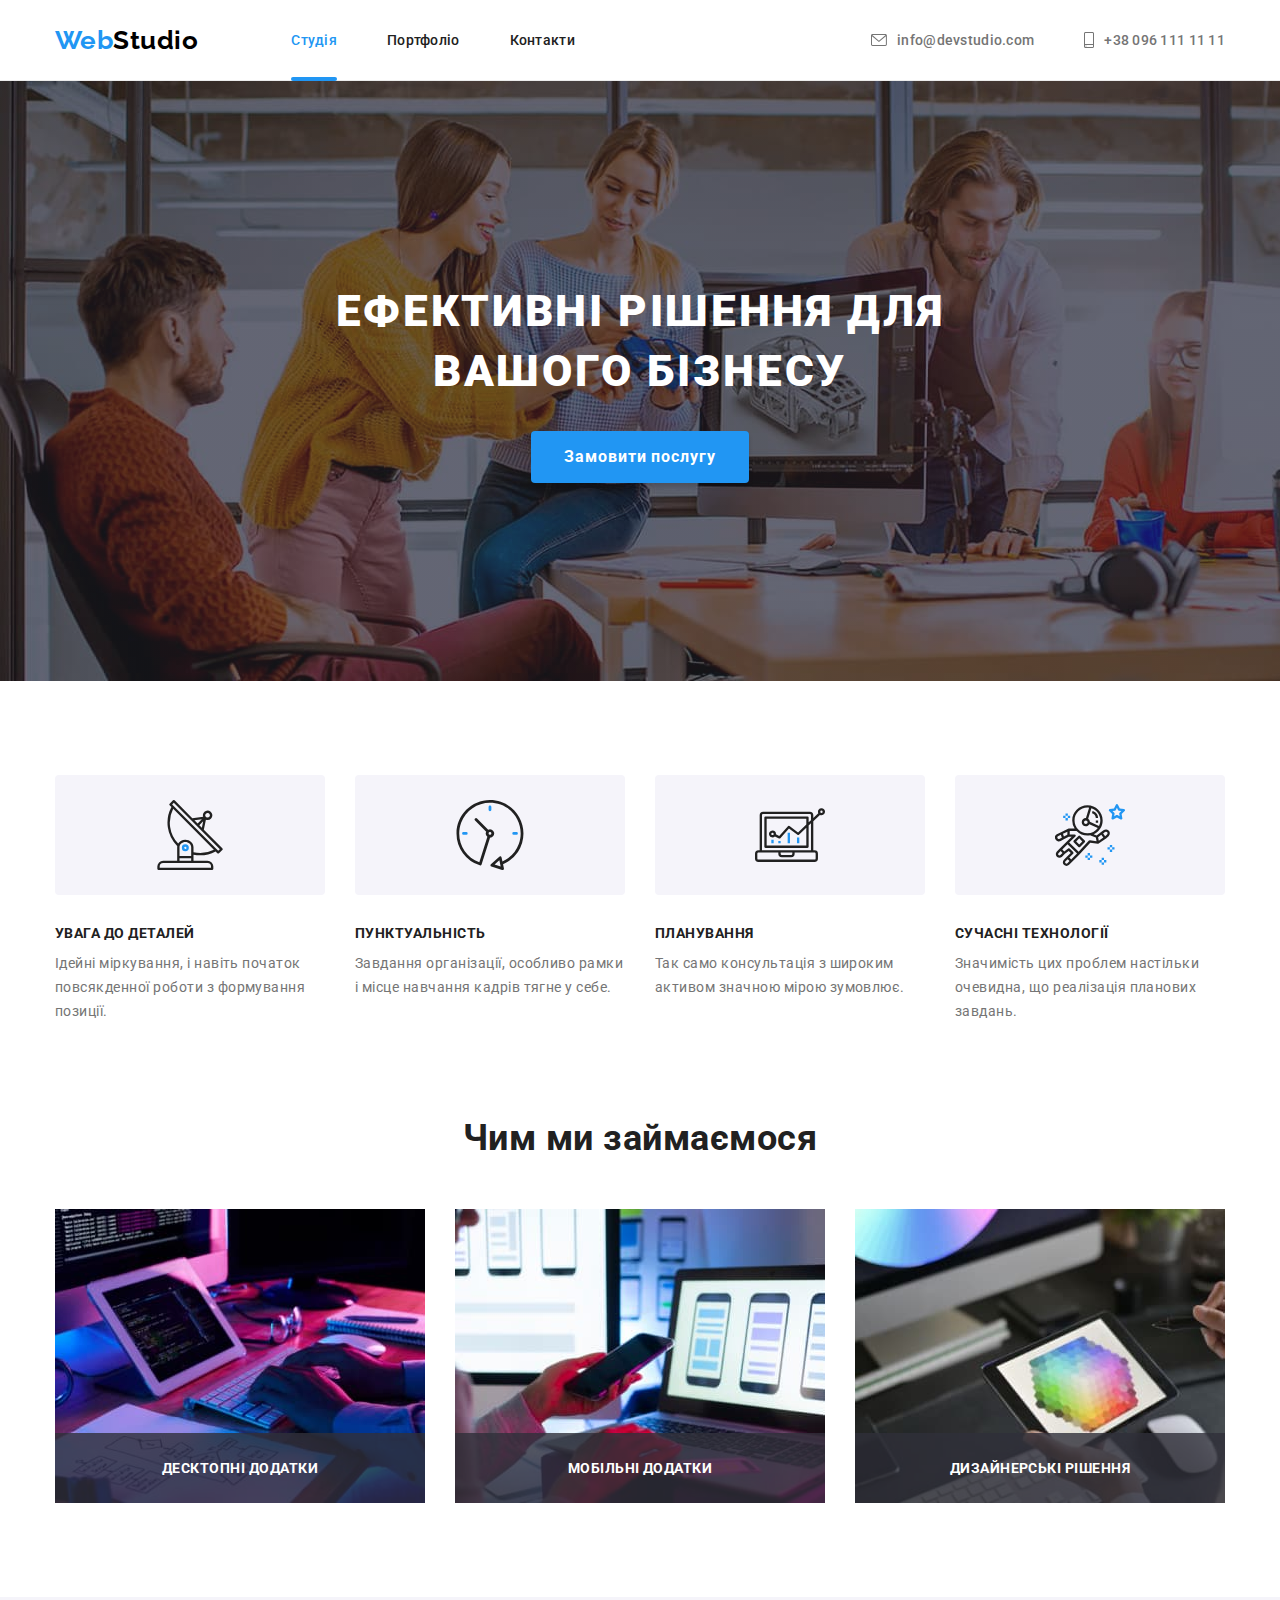
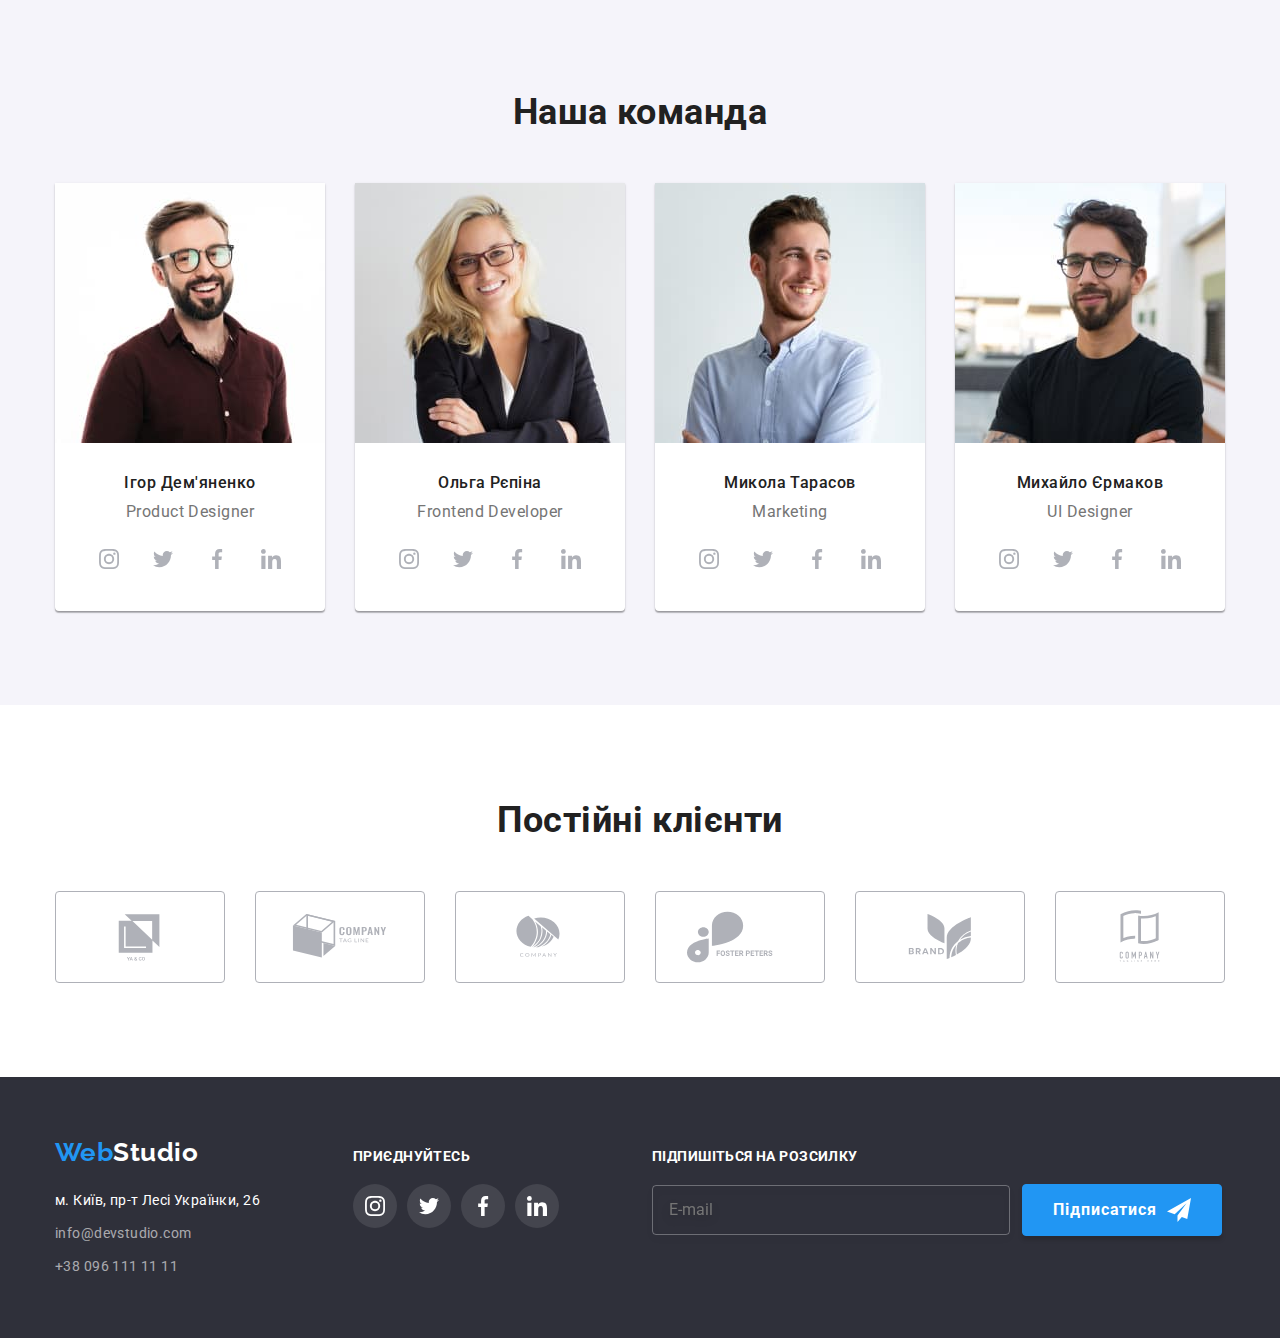
==== commit 6cba2dac: "homework-7" ====
--- a/index.html
+++ b/index.html
@@ -15,49 +15,53 @@
       rel="stylesheet"
       href="https://cdnjs.cloudflare.com/ajax/libs/modern-normalize/1.1.0/modern-normalize.min.css"
     />
-    <link rel="stylesheet" href="./css/style.css" />
+    <link rel="stylesheet" href="./css/main.min.css" />
   </head>
   <body>
     <!-- Шапка -->
     <header class="page-header">
-      <div class="container">
-        <nav class="header-nav">
-          <a class="header-logo" href="./index.html"
-            >Web<span class="logo-style">Studio</span></a
+      <div class="page-header__container container">
+        <nav class="page-nav">
+          <a class="page-nav__logo logo" href="./index.html"
+            >Web<span class="page-nav__logo--color logo--color">Studio</span></a
           >
 
-          <ul class="header-list list">
-            <li class="item">
-              <a class="header-link link current" href="./index.html">Студія</a>
-            </li>
-            <li class="item">
-              <a class="header-link link" href="./portfolio.html">Портфоліо</a>
-            </li>
-            <li class="item">
-              <a class="header-link link" href="">Контакти</a>
+          <ul class="page-nav__list list">
+            <li class="page-nav__item">
+              <a
+                class="page-nav__link link page-nav__link--current"
+                href="./index.html"
+                >Студія</a
+              >
+            </li>
+            <li class="page-nav__item">
+              <a class="page-nav__link link" href="./portfolio.html"
+                >Портфоліо</a
+              >
+            </li>
+            <li class="page-nav__item">
+              <a class="page-nav__link link" href="">Контакти</a>
             </li>
           </ul>
         </nav>
-        <div class="header-contacts">
-          <ul class="header-tel header-list list">
-            <li class="item">
-              <a
-                class="header-link link header-mail"
-                href="mailto:info@devstudio.com"
-                ><svg class="icon" width="16" height="12">
-                  <use href="./images/icons.svg#icon-mail"></use></svg
-                ><span>info@devstudio.com</span></a
-              >
-            </li>
-            <li class="item">
-              <a class="header-link link header-phone" href="tel:+380961111111">
-                <svg class="icon" width="10" height="16">
-                  <use href="./images/icons.svg#icon-phone"></use></svg
-                ><span>+38 096 111 11 11</span>
-              </a>
-            </li>
-          </ul>
-        </div>
+        <ul class="header-contacts__list list">
+          <li class="header-contacts__item">
+            <a
+              class="header-contacts__link link"
+              href="mailto:info@devstudio.com"
+              ><svg class="header-contacts__icon" width="16" height="12">
+                <use href="./images/icons.svg#icon-mail"></use></svg
+              ><span>info@devstudio.com</span></a
+            >
+          </li>
+          <li class="header-contacts__item">
+            <a class="header-contacts__link link" href="tel:+380961111111">
+              <svg class="header-contacts__icon" width="10" height="16">
+                <use href="./images/icons.svg#icon-phone"></use></svg
+              ><span>+38 096 111 11 11</span>
+            </a>
+          </li>
+        </ul>
       </div>
     </header>
 
@@ -65,10 +69,12 @@
       <!-- Hero -->
 
       <section class="hero">
-        <div class="container">
-          <h1 class="hero-title">Ефективні рішення для вашого бізнесу</h1>
-
-          <button class="hero-button" type="button" data-modal-open>
+        <div class="hero_container container">
+          <h1 class="hero__title title">
+            Ефективні рішення для вашого бізнесу
+          </h1>
+
+          <button class="hero__button button" type="button" data-modal-open>
             Замовити послугу
           </button>
         </div>
@@ -77,51 +83,51 @@
       <!-- Наша ефективність -->
       <section class="about section">
         <div class="container">
-          <h2 class="visually-hidden">Наша ефективність</h2>
-          <ul class="about-list list">
-            <li class="item">
-              <div class="thumb">
-                <svg class="about-icon" width="70" height="70">
+          <h2 class="about__heading visually-hidden">Наша ефективність</h2>
+          <ul class="about__list list">
+            <li class="about__item">
+              <div class="about__thumb">
+                <svg class="about__icon" width="70" height="70">
                   <use href="./images/icons.svg#about-antenna"></use>
                 </svg>
               </div>
-              <h3 class="about-title">Увага до деталей</h3>
-              <p class="about-text">
+              <h3 class="about__title title">Увага до деталей</h3>
+              <p class="about__text .about-text">
                 Ідейні міркування, і навіть початок повсякденної роботи з
                 формування позиції.
               </p>
             </li>
-            <li class="item">
-              <div class="thumb">
-                <svg class="about-icon" width="70" height="70">
+            <li class="about__item">
+              <div class="about__thumb">
+                <svg class="about__icon" width="70" height="70">
                   <use href="./images/icons.svg#about-clock"></use>
                 </svg>
               </div>
-              <h3 class="about-title">Пунктуальність</h3>
-              <p class="about-text">
+              <h3 class="about__title title">Пунктуальність</h3>
+              <p class="about__text .about-text">
                 Завдання організації, особливо рамки і місце навчання кадрів
                 тягне у себе.
               </p>
             </li>
-            <li class="item">
-              <div class="thumb">
-                <svg class="about-icon" width="70" height="70">
+            <li class="about__item">
+              <div class="about__thumb">
+                <svg class="about__icon" width="70" height="70">
                   <use href="./images/icons.svg#about-diagram"></use>
                 </svg>
               </div>
-              <h3 class="about-title">Планування</h3>
-              <p class="about-text">
+              <h3 class="about__title title">Планування</h3>
+              <p class="about__text">
                 Так само консультація з широким активом значною мірою зумовлює.
               </p>
             </li>
-            <li class="item">
-              <div class="thumb">
-                <svg class="about-icon" width="70" height="70">
+            <li class="about__item">
+              <div class="about__thumb">
+                <svg class="about__icon" width="70" height="70">
                   <use href="./images/icons.svg#about-astronaut"></use>
                 </svg>
               </div>
-              <h3 class="about-title">Сучасні технології</h3>
-              <p class="about-text">
+              <h3 class="about__title title">Сучасні технології</h3>
+              <p class="about__text">
                 Значимість цих проблем настільки очевидна, що реалізація
                 планових завдань.
               </p>
@@ -133,42 +139,42 @@
       <!-- Чим ми займаємося -->
       <section class="work section">
         <div class="container">
-          <h2 class="title-work-team">Чим ми займаємося</h2>
-          <ul class="work-list list">
-            <li class="item">
-              <div class="work-item">
+          <h2 class="work__heading heading">Чим ми займаємося</h2>
+          <ul class="work__list list">
+            <li class="work__item">
+              <div class="work__card">
                 <img
-                  class="work-img img"
+                  class="work__img img"
                   src="./images/desktop-programs.jpg"
                   alt="Декстопні програми"
                   width="370"
                   height="294"
                 />
-                <p class="work-text">Десктопні додатки</p>
-              </div>
-            </li>
-            <li class="item">
-              <div class="work-item">
+                <p class="work__text">Десктопні додатки</p>
+              </div>
+            </li>
+            <li class="work__item">
+              <div class="work__card">
                 <img
-                  class="work-img img"
+                  class="work__img img"
                   src="./images/mobile-applications.jpg"
                   alt="Мобільні додатки"
                   width="370"
                   height="294"
                 />
-                <p class="work-text">Мобільні додатки</p>
-              </div>
-            </li>
-            <li class="item">
-              <div class="work-item">
+                <p class="work__text">Мобільні додатки</p>
+              </div>
+            </li>
+            <li class="work__item">
+              <div class="work__card">
                 <img
-                  class="work-img img"
+                  class="work__img img"
                   src="./images/design-solution.jpg"
                   alt="Дизайнерське рішення"
                   width="370"
                   height="294"
                 />
-                <p class="work-text">Дизайнерські рішення</p>
+                <p class="work__text">Дизайнерські рішення</p>
               </div>
             </li>
           </ul>
@@ -179,44 +185,44 @@
 
       <section class="team section">
         <div class="container">
-          <h2 class="title-work-team">Наша команда</h2>
-          <ul class="team-list list">
-            <li class="item">
+          <h2 class="team__heading heading">Наша команда</h2>
+          <ul class="team__list list">
+            <li class="team__item">
               <img
-                class="team-img img"
+                class="team__img img"
                 src="./images/igor.jpg"
                 alt="чоловік в окулярах, рубашці"
                 width="270"
                 height="260"
               />
-              <div class="team-container">
-                <h3 class="team-title">Ігор Дем'яненко</h3>
-                <p class="team-position">Product Designer</p>
-                <ul class="team-icon list">
-                  <li class="item">
-                    <a href="" class="link">
-                      <svg class="icon" width="20" height="20">
+              <div class="team-cards">
+                <h3 class="team-cards__title title">Ігор Дем'яненко</h3>
+                <p class="team-cards__position">Product Designer</p>
+                <ul class="team-cards__list list">
+                  <li class="team-cards__item">
+                    <a href="" class="team-cards__link link">
+                      <svg class="team-cards__icon" width="20" height="20">
                         <use href="./images/icons.svg#icon-instagram"></use>
                       </svg>
                     </a>
                   </li>
-                  <li class="item">
-                    <a href="" class="link">
-                      <svg class="icon" width="20" height="20">
+                  <li class="team-cards__item">
+                    <a href="" class="team-cards__link link">
+                      <svg class="team-cards__icon" width="20" height="20">
                         <use href="./images/icons.svg#icon-twitter"></use>
                       </svg>
                     </a>
                   </li>
-                  <li class="item">
-                    <a href="" class="link">
-                      <svg class="icon" width="20" height="20">
+                  <li class="team-cards__item">
+                    <a href="" class="team-cards__link link">
+                      <svg class="team-cards__icon" width="20" height="20">
                         <use href="./images/icons.svg#icon-facebook"></use>
                       </svg>
                     </a>
                   </li>
-                  <li class="item">
-                    <a href="" class="link">
-                      <svg class="icon" width="20" height="20">
+                  <li class="team-cards__item">
+                    <a href="" class="team-cards__link link">
+                      <svg class="team-cards__icon" width="20" height="20">
                         <use href="./images/icons.svg#icon-linkedin"></use>
                       </svg>
                     </a>
@@ -224,42 +230,42 @@
                 </ul>
               </div>
             </li>
-            <li class="item">
+            <li class="team__item">
               <img
-                class="team-img img"
+                class="team__img img"
                 src="./images/olha.jpg"
                 alt="жінка блондинка в окулярах, піджаку"
                 width="270"
                 height="260"
               />
-              <div class="team-container">
-                <h3 class="team-title">Ольга Рєпіна</h3>
-                <p class="team-position">Frontend Developer</p>
-                <ul class="team-icon list">
-                  <li class="item">
-                    <a href="" class="link">
-                      <svg class="icon" width="20" height="20">
+              <div class="team-cards">
+                <h3 class="team-cards__title title">Ольга Рєпіна</h3>
+                <p class="team-cards__position">Frontend Developer</p>
+                <ul class="team-cards__list list">
+                  <li class="team-cards__item">
+                    <a href="" class="team-cards__link link">
+                      <svg class="team-cards__icon" width="20" height="20">
                         <use href="./images/icons.svg#icon-instagram"></use>
                       </svg>
                     </a>
                   </li>
-                  <li class="item">
-                    <a href="" class="link">
-                      <svg class="icon" width="20" height="20">
+                  <li class="team-cards__item">
+                    <a href="" class="team-cards__link link">
+                      <svg class="team-cards__icon" width="20" height="20">
                         <use href="./images/icons.svg#icon-twitter"></use>
                       </svg>
                     </a>
                   </li>
-                  <li class="item">
-                    <a href="" class="link">
-                      <svg class="icon" width="20" height="20">
+                  <li class="team-cards__item">
+                    <a href="" class="team-cards__link link">
+                      <svg class="team-cards__icon" width="20" height="20">
                         <use href="./images/icons.svg#icon-facebook"></use>
                       </svg>
                     </a>
                   </li>
-                  <li class="item">
-                    <a href="" class="link">
-                      <svg class="icon" width="20" height="20">
+                  <li class="team-cards__item">
+                    <a href="" class="team-cards__link link">
+                      <svg class="team-cards__icon" width="20" height="20">
                         <use href="./images/icons.svg#icon-linkedin"></use>
                       </svg>
                     </a>
@@ -267,42 +273,42 @@
                 </ul>
               </div>
             </li>
-            <li class="item">
+            <li class="team__item">
               <img
-                class="team-img img"
+                class="team__img img"
                 src="./images/mikola.jpg"
                 alt="чоловік брюнет в білій сорочці"
                 width="270"
                 height="260"
               />
-              <div class="team-container">
-                <h3 class="team-title">Микола Тарасов</h3>
-                <p class="team-position">Marketing</p>
-                <ul class="team-icon list">
-                  <li class="item">
-                    <a href="" class="link">
-                      <svg class="icon" width="20" height="20">
+              <div class="team-cards">
+                <h3 class="team-cards__title title">Микола Тарасов</h3>
+                <p class="team-cards__position">Marketing</p>
+                <ul class="team-cards__list list">
+                  <li class="team-cards__item">
+                    <a href="" class="team-cards__link link">
+                      <svg class="team-cards__icon" width="20" height="20">
                         <use href="./images/icons.svg#icon-instagram"></use>
                       </svg>
                     </a>
                   </li>
-                  <li class="item">
-                    <a href="" class="link">
-                      <svg class="icon" width="20" height="20">
+                  <li class="team-cards__item">
+                    <a href="" class="team-cards__link link">
+                      <svg class="team-cards__icon" width="20" height="20">
                         <use href="./images/icons.svg#icon-twitter"></use>
                       </svg>
                     </a>
                   </li>
-                  <li class="item">
-                    <a href="" class="link">
-                      <svg class="icon" width="20" height="20">
+                  <li class="team-cards__item">
+                    <a href="" class="team-cards__link link">
+                      <svg class="team-cards__icon" width="20" height="20">
                         <use href="./images/icons.svg#icon-facebook"></use>
                       </svg>
                     </a>
                   </li>
-                  <li class="item">
-                    <a href="" class="link">
-                      <svg class="icon" width="20" height="20">
+                  <li class="team-cards__item">
+                    <a href="" class="team-cards__link link">
+                      <svg class="team-cards__icon" width="20" height="20">
                         <use href="./images/icons.svg#icon-linkedin"></use>
                       </svg>
                     </a>
@@ -310,42 +316,42 @@
                 </ul>
               </div>
             </li>
-            <li class="item">
+            <li class="team__item">
               <img
-                class="team-img img"
+                class="team__img img"
                 src="./images/mihail.jpg"
                 alt="чоловік в окулярах, чорній футболці"
                 width="270"
                 height="260"
               />
-              <div class="team-container">
-                <h3 class="team-title">Михайло Єрмаков</h3>
-                <p class="team-position">UI Designer</p>
-                <ul class="team-icon list">
-                  <li class="item">
-                    <a href="" class="link">
-                      <svg class="icon" width="20" height="20">
+              <div class="team-cards">
+                <h3 class="team-cards__title title">Михайло Єрмаков</h3>
+                <p class="team-cards__position">UI Designer</p>
+                <ul class="team-cards__list list">
+                  <li class="team-cards__item">
+                    <a href="" class="team-cards__link link">
+                      <svg class="team-cards__icon" width="20" height="20">
                         <use href="./images/icons.svg#icon-instagram"></use>
                       </svg>
                     </a>
                   </li>
-                  <li class="item">
-                    <a href="" class="link">
-                      <svg class="icon" width="20" height="20">
+                  <li class="team-cards__item">
+                    <a href="" class="team-cards__link link">
+                      <svg class="team-cards__icon" width="20" height="20">
                         <use href="./images/icons.svg#icon-twitter"></use>
                       </svg>
                     </a>
                   </li>
-                  <li class="item">
-                    <a href="" class="link">
-                      <svg class="icon" width="20" height="20">
+                  <li class="team-cards__item">
+                    <a href="" class="team-cards__link link">
+                      <svg class="team-cards__icon" width="20" height="20">
                         <use href="./images/icons.svg#icon-facebook"></use>
                       </svg>
                     </a>
                   </li>
-                  <li class="item">
-                    <a href="" class="link">
-                      <svg class="icon" width="20" height="20">
+                  <li class="team-cards__item">
+                    <a href="" class="team-cards__link link">
+                      <svg class="team-cards__icon" width="20" height="20">
                         <use href="./images/icons.svg#icon-linkedin"></use>
                       </svg>
                     </a>
@@ -361,46 +367,46 @@
 
       <section class="client section">
         <div class="container">
-          <h2 class="title-work-team">Постійні клієнти</h2>
-          <ul class="client-icon list">
-            <li class="item">
-              <a href="" class="link">
-                <svg class="icon" width="106" height="60">
+          <h2 class="client__heading heading">Постійні клієнти</h2>
+          <ul class="client__list list">
+            <li class="client__item">
+              <a href="" class="client__link link">
+                <svg class="client__icon" width="106" height="60">
                   <use href="./images/icons.svg#client-yaco"></use>
                 </svg>
               </a>
             </li>
-            <li class="item">
-              <a href="" class="link">
-                <svg class="icon" width="106" height="60">
+            <li class="client__item">
+              <a href="" class="client__link link">
+                <svg class="client__icon" width="106" height="60">
                   <use href="./images/icons.svg#client-tagline"></use>
                 </svg>
               </a>
             </li>
-            <li class="item">
-              <a href="" class="link">
-                <svg class="icon" width="106" height="60">
+            <li class="client__item">
+              <a href="" class="client__link link">
+                <svg class="client__icon" width="106" height="60">
                   <use href="./images/icons.svg#client-company"></use>
                 </svg>
               </a>
             </li>
-            <li class="item">
-              <a href="" class="link">
-                <svg class="icon" width="106" height="60">
+            <li class="client__item">
+              <a href="" class="client__link link">
+                <svg class="client__icon" width="106" height="60">
                   <use href="./images/icons.svg#client-forestpeters"></use>
                 </svg>
               </a>
             </li>
-            <li class="item">
-              <a href="" class="link">
-                <svg class="icon" width="106" height="60">
+            <li class="client__item">
+              <a href="" class="client__link link">
+                <svg class="client__icon" width="106" height="60">
                   <use href="./images/icons.svg#client-brand"></use>
                 </svg>
               </a>
             </li>
-            <li class="item">
-              <a href="" class="link">
-                <svg class="icon" width="106" height="60">
+            <li class="client__item">
+              <a href="" class="client__link link">
+                <svg class="client__icon" width="106" height="60">
                   <use href="./images/icons.svg#client-union"></use>
                 </svg>
               </a>
@@ -413,29 +419,35 @@
     <!-- Підвал -->
 
     <footer class="footer">
-      <div class="container footer-container">
-        <div class="footer-address">
-          <a class="header-logo footer-logo" href="./index.html"
-            >Web<span class="footer-color">Studio</span></a
+      <div class="container footer__container">
+        <div class="footer-contacts">
+          <a class="footer-contacts__logo logo" href="./index.html"
+            >Web<span class="footer-contacts__logo footer-contacts__logo--color"
+              >Studio</span
+            ></a
           >
           <address>
-            <ul class="footer-list list">
-              <li class="item">
+            <ul class="footer-contacts__list list">
+              <li class="footer-contacts__item">
                 <a
-                  class="address link"
+                  class="footer-contacts__link footer-contacts__address--color link"
                   href="https://goo.gl/maps/4uQXYABWk6G59Mzo6"
                   target="_blank"
                   rel="noopener noreferrer nowfollow"
                   >м. Київ, пр-т Лесі Українки, 26</a
                 >
               </li>
-              <li class="item">
-                <a class="mail-tel link" href="mailto:info@devstudio.com"
+              <li class="footer-contacts__item">
+                <a
+                  class="footer-contacts__link footer-contacts__mail-tel--color link"
+                  href="mailto:info@devstudio.com"
                   >info@devstudio.com</a
                 >
               </li>
-              <li class="item">
-                <a class="mail-tel link" href="tel:+380961111111"
+              <li class="footer-contacts__item">
+                <a
+                  class="footer-contacts__link footer-contacts__mail-tel--color link"
+                  href="tel:+380961111111"
                   >+38 096 111 11 11</a
                 >
               </li>
@@ -443,45 +455,47 @@
           </address>
         </div>
         <div class="footer-socials">
-          <p class="social-title">приєднуйтесь</p>
-          <ul class="social-icon list">
-            <li class="item">
-              <a href="" class="link">
-                <svg class="icon" width="20" height="20">
+          <p class="footer-socials__title footer__title">приєднуйтесь</p>
+          <ul class="footer-socials__list list">
+            <li class="footer-socials__item">
+              <a href="" class="footer-socials__link link">
+                <svg class="footer-socials__icon" width="20" height="20">
                   <use href="./images/icons.svg#icon-instagram"></use>
                 </svg>
               </a>
             </li>
-            <li class="item">
-              <a href="" class="link">
-                <svg class="icon" width="20" height="20">
+            <li class="footer-socials__item">
+              <a href="" class="footer-socials__link link">
+                <svg class="footer-socials__icon" width="20" height="20">
                   <use href="./images/icons.svg#icon-twitter"></use>
                 </svg>
               </a>
             </li>
-            <li class="item">
-              <a href="" class="link">
-                <svg class="icon" width="20" height="20">
+            <li class="footer-socials__item">
+              <a href="" class="footer-socials__link link">
+                <svg class="footer-socials__icon" width="20" height="20">
                   <use href="./images/icons.svg#icon-facebook"></use>
                 </svg>
               </a>
             </li>
-            <li class="item">
-              <a href="" class="link">
-                <svg class="icon" width="20" height="20">
+            <li class="footer-socials__item">
+              <a href="" class="footer-socials__link link">
+                <svg class="footer-socials__icon" width="20" height="20">
                   <use href="./images/icons.svg#icon-linkedin"></use>
                 </svg>
               </a>
             </li>
           </ul>
         </div>
-        <div class="footer-form">
-          <p class="social-title">Підпишіться на розсилку</p>
-          <form class="footer-email">
-            <div class="email">
+        <div class="footer-subscription">
+          <p class="footer-subscription__title footer__title">
+            Підпишіться на розсилку
+          </p>
+          <form class="footer-subscription__form">
+            <div class="footer-subscription__email">
               <input
                 type="email"
-                class="footer-input"
+                class="footer-subscription__input"
                 name="email"
                 id="email"
                 placeholder="E-mail"
@@ -489,9 +503,9 @@
                 required
               />
             </div>
-            <button type="submit" class="footer-button">
-              <span class="signeture">Підписатися</span>
-              <svg class="icon" width="24" height="24">
+            <button type="submit" class="footer-button button">
+              <span>Підписатися</span>
+              <svg class="footer-button__icon" width="24" height="24">
                 <use href="./images/icons.svg#icon-send"></use>
               </svg>
             </button>
@@ -502,86 +516,90 @@
 
     <!-- МОДАЛЬНЕ ВІКНО -->
 
-    <div class="modal-backdrop is-hidden" data-modal>
+    <div class="modal-backdrop modal-backdrop--hidden" data-modal>
       <div class="modal">
-        <button class="close-sign" data-modal-close>
-          <svg class="icon modal-button" width="18" height="18">
+        <button class="modal__close-sign" data-modal-close>
+          <svg class="modal__icon" width="18" height="18">
             <use href="./images/icons.svg#icon-close"></use>
           </svg>
         </button>
 
         <form name="form" class="form-modal">
-          <h2 class="title-modal">Залиште свої дані, ми вам передзвонимо</h2>
-
-          <label for="user-name" class="modal-label">Ім'я</label>
-          <div class="form-field">
+          <h2 class="form-modal__title">
+            Залиште свої дані, ми вам передзвонимо
+          </h2>
+
+          <label for="user-name" class="form-modal__label">Ім'я</label>
+          <div class="form-modal__field">
             <input
+              class="form-modal__input"
               type="text"
-              class="modal-input"
               name="user-name"
               id="user-name"
               required
             />
-            <svg class="input-icon" width="18" height="18">
+            <svg class="form-modal__icon" width="18" height="18">
               <use href="./images/icons.svg#icon-person"></use>
             </svg>
           </div>
 
-          <label for="user-tel" class="modal-label">Телефон</label>
-          <div class="form-field">
+          <label for="user-tel" class="form-modal__label">Телефон</label>
+          <div class="form-modal__field">
             <input
+              class="form-modal__input"
               type="tel"
-              class="modal-input"
               name="user-tel"
               id="user-tel"
               required
             />
-            <svg class="input-icon" width="18" height="18">
+            <svg class="form-modal__icon" width="18" height="18">
               <use href="./images/icons.svg#icon-tel"></use>
             </svg>
           </div>
 
-          <label for="user-email" class="modal-label">Пошта</label>
-          <div class="form-field">
+          <label for="user-email" class="form-modal__label">Пошта</label>
+          <div class="form-modal__field">
             <input
+              class="form-modal__input"
               name="user-email"
               type="email"
               id="user-email"
-              class="modal-input"
               required
             />
-            <svg class="input-icon" width="18" height="18">
+            <svg class="form-modal__icon" width="18" height="18">
               <use href="./images/icons.svg#icon-email"></use>
             </svg>
           </div>
 
-          <label for="user-text" class="textarea-label">Коментар</label>
-          <div class="form-textarea">
+          <label for="user-text" class="form-modal__label">Коментар</label>
+          <div class="form-modal__field-textarea">
             <textarea
+              class="form-modal__textarea"
               name="user-text"
               id="user-text"
-              class="modal-textarea"
               placeholder="Введіть текст"
             ></textarea>
           </div>
 
-          <div class="input-line check-line">
+          <div class="check-line">
             <input
+              class="check-line__input visually-hidden"
               id="checkbox-agree"
               type="checkbox"
               name="checkbox-agree"
               value="agree"
-              class="visually-hidden"
             />
             <label for="checkbox-agree" class="checkbox-agree">
-              <span class="icon-wrapper">
-                <svg class="agree-icon" width="16" height="15">
+              <span class="checkbox-agree__wrapper">
+                <svg class="checkbox-agree__icon" width="16" height="15">
                   <use href="./images/icons.svg#icon-check"></use></svg></span
               >Погоджуюся з розсилкою та приймаю
-              <a href="#" class="form-link">Умови договору</a>
+              <a href="#" class="checkbox-agree__link">Умови договору</a>
             </label>
           </div>
-          <button type="submit" class="button submit">Відправити</button>
+          <button type="submit" class="modal__button button submit">
+            Відправити
+          </button>
         </form>
       </div>
     </div>
--- a/css/main.min.css
+++ b/css/main.min.css
@@ -0,0 +1 @@
+.visually-hidden{position:absolute;width:1px;height:1px;margin:-1px;border:0;padding:0;white-space:nowrap;-webkit-clip-path:inset(100%);clip-path:inset(100%);clip:rect(0 0 0 0);overflow:hidden}h1,h2,h3,p{margin:0;padding:0}body{font-family:"Roboto",sans-serif;font-weight:400;letter-spacing:.03em;color:#757575;background-color:#fff}.container{width:1200px;margin-right:auto;margin-left:auto;padding-right:15px;padding-left:15px}.section{padding-top:94px;padding-bottom:94px}.link{text-decoration:none}.list{padding-left:0;margin:0;list-style:none}.img{display:block;width:100%}.heading{margin-bottom:50px;font-weight:700;font-size:36px;line-height:1.1666666667;text-align:center;color:#212121}.title-work-team{margin-bottom:50px;font-weight:700;font-size:36px;line-height:1.1666666667;text-align:center;color:#212121}.title{margin-bottom:10px;color:#212121}.footer__title{margin-bottom:20px;font-weight:700;font-size:14px;line-height:1.1428571429;letter-spacing:.03em;text-transform:uppercase;color:#fff}.button{font-weight:700;font-size:16px;line-height:1.875;letter-spacing:.06em;border-radius:4px;border:1px solid #2196f3;color:#fff;background-color:#2196f3;-webkit-box-shadow:0px 4px 4px rgba(0,0,0,.15);box-shadow:0px 4px 4px rgba(0,0,0,.15);cursor:pointer}.logo{display:block;margin-right:93px;font-family:Raleway;font-weight:700;font-size:26px;line-height:1.1923076923;text-decoration:none;color:#2196f3}.logo--color{color:#000}.page-header{border-bottom:1px solid #ececec}.page-header__container{display:-webkit-box;display:-ms-flexbox;display:flex;-webkit-box-align:center;-ms-flex-align:center;align-items:center}.page-nav{display:-webkit-box;display:-ms-flexbox;display:flex;-webkit-box-align:center;-ms-flex-align:center;align-items:center}.page-nav__list{display:-webkit-box;display:-ms-flexbox;display:flex}.page-nav__item:not(:first-child){margin-left:50px}.page-nav__link{display:block;padding-top:32px;padding-bottom:32px;font-weight:500;font-size:14px;line-height:1.1428571429;letter-spacing:.02em;-webkit-transition:color 250ms cubic-bezier(0.4, 0, 0.2, 1);transition:color 250ms cubic-bezier(0.4, 0, 0.2, 1);color:#212121;cursor:pointer}.page-nav__link:hover,.page-nav__link:focus{color:#2196f3}.page-nav__link--current{position:relative;color:#2196f3}.page-nav__link--current::after{position:absolute;content:"";width:100%;height:4px;bottom:-1px;left:0;border-radius:2px;background-color:#2196f3}.header-contacts__list{display:-webkit-box;display:-ms-flexbox;display:flex;margin-left:auto}.header-contacts__item:not(:first-child){margin-left:50px}.header-contacts__link{display:-webkit-box;display:-ms-flexbox;display:flex;-webkit-box-align:center;-ms-flex-align:center;align-items:center;padding-top:32px;padding-bottom:32px;font-weight:500;font-size:14px;line-height:1.1428571429;letter-spacing:.02em;-webkit-transition:color 250ms cubic-bezier(0.4, 0, 0.2, 1);transition:color 250ms cubic-bezier(0.4, 0, 0.2, 1);color:inherit;cursor:pointer;color:inherit}.header-contacts__link:hover,.header-contacts__link:focus{color:#2196f3}.header-contacts__icon{margin-right:10px;fill:currentColor}.hero{max-width:1600px;height:600px;padding-top:200px;padding-bottom:200px;margin-left:auto;margin-right:auto;text-align:center;background-color:#2f303a;background-image:-webkit-gradient(linear, left top, left bottom, from(rgba(47, 48, 58, 0.4)), to(rgba(47, 48, 58, 0.4))),url(../images/hero-bg.jpg);background-image:linear-gradient(rgba(47, 48, 58, 0.4), rgba(47, 48, 58, 0.4)),url(../images/hero-bg.jpg);background-repeat:no-repeat;background-size:cover}.hero__container{text-align:center}.hero__title{margin:0 auto;margin-bottom:30px;max-width:696px;font-weight:900;font-size:44px;line-height:1.3636363636;letter-spacing:.06em;text-transform:uppercase;color:#fff}.hero__button{display:inline-block;-webkit-box-align:center;-ms-flex-align:center;align-items:center;padding:10px 32px;min-width:216px;font-family:inherit;border-radius:4px;border:1px solid rgba(0,0,0,0)}.about{padding-bottom:0;background-color:#fff}.about__list{display:-webkit-box;display:-ms-flexbox;display:flex}.about__item{-ms-flex-preferred-size:calc((100% - 90px)/4);flex-basis:calc((100% - 90px)/4);margin-left:30px}.about__item:first-child{margin-left:0}.about__thumb{margin-bottom:30px;display:-webkit-box;display:-ms-flexbox;display:flex;height:120px;-webkit-box-pack:center;-ms-flex-pack:center;justify-content:center;-webkit-box-align:center;-ms-flex-align:center;align-items:center;border-radius:4px;background-color:#f5f4fa}.about__title{margin-bottom:10px;font-weight:700;font-size:14px;line-height:1.1428571429;text-transform:uppercase;color:#212121}.about__text{font-size:14px;line-height:1.7142857143}.work__list{display:-webkit-box;display:-ms-flexbox;display:flex}.work__item{width:calc((100% - 60px)/3);margin-left:30px}.work__item:first-child{margin-left:0}.work__card{position:relative;overflow:hidden}.work__text{position:absolute;bottom:0;width:370px;height:70px;display:-webkit-box;display:-ms-flexbox;display:flex;-webkit-box-pack:center;-ms-flex-pack:center;justify-content:center;-webkit-box-align:center;-ms-flex-align:center;align-items:center;font-weight:700;font-size:14px;line-height:1.1428571429;text-transform:uppercase;color:#fff;background-color:rgba(47,48,58,.8)}.team{background-color:#f5f4fa}.team-cards{padding-top:30px;padding-bottom:30px}.team__list{display:-webkit-box;display:-ms-flexbox;display:flex}.team__item{width:calc((100% - 90px)/4);margin-left:30px;border-radius:0px 0px 4px 4px;-webkit-box-shadow:0px 1px 3px rgba(0,0,0,.12),0px 1px 1px rgba(0,0,0,.14),0px 2px 1px rgba(0,0,0,.2);box-shadow:0px 1px 3px rgba(0,0,0,.12),0px 1px 1px rgba(0,0,0,.14),0px 2px 1px rgba(0,0,0,.2);background-color:#fff}.team__item:first-child{margin-left:0}.team-cards__title{font-weight:500;font-size:16px;line-height:1.1875;text-align:center}.team-cards__position{font-weight:400;font-size:16px;line-height:1.1875;text-align:center}.team-cards__list{display:-webkit-box;display:-ms-flexbox;display:flex;-webkit-box-pack:center;-ms-flex-pack:center;justify-content:center;margin-top:16px}.team-cards__item{width:44px;height:44px;margin-right:10px;background-color:#fff}.team-cards__item:last-child{margin-right:0}.team-cards__link{display:-webkit-box;display:-ms-flexbox;display:flex;width:100%;height:100%;-webkit-box-align:center;-ms-flex-align:center;align-items:center;-webkit-box-pack:center;-ms-flex-pack:center;justify-content:center;border-radius:50%;-webkit-transition:background-color 250ms cubic-bezier(0.4, 0, 0.2, 1),color 250ms cubic-bezier(0.4, 0, 0.2, 1);transition:background-color 250ms cubic-bezier(0.4, 0, 0.2, 1),color 250ms cubic-bezier(0.4, 0, 0.2, 1);color:#afb1b8}.team-cards__link:hover,.team-cards__link:focus{color:#fff;background-color:#2196f3}.team-cards__icon{fill:currentColor}.client__list{display:-webkit-box;display:-ms-flexbox;display:flex}.client__item{margin-right:30px;width:170px;height:92px}.client__item:last-child{margin-right:0}.client__link{display:-webkit-box;display:-ms-flexbox;display:flex;width:100%;height:100%;-webkit-box-pack:center;-ms-flex-pack:center;justify-content:center;-webkit-box-align:center;-ms-flex-align:center;align-items:center;-webkit-transition:color 250ms cubic-bezier(0.4, 0, 0.2, 1),border 250ms cubic-bezier(0.4, 0, 0.2, 1);transition:color 250ms cubic-bezier(0.4, 0, 0.2, 1),border 250ms cubic-bezier(0.4, 0, 0.2, 1);border:1px solid #afb1b8;border-radius:4px;color:#afb1b8}.client__link:hover,.client__link:focus{border:1px solid #2196f3;color:#2196f3}.client__icon{fill:currentColor}.footer{padding-top:60px;padding-bottom:60px;background-color:#2f303a}.footer__container{display:-webkit-box;display:-ms-flexbox;display:flex;-webkit-box-align:baseline;-ms-flex-align:baseline;align-items:baseline}.footer-contacts{margin-right:93px}.footer-contacts__logo{margin-bottom:20px;margin-right:0}.footer-contacts__logo--color{color:#fff}.footer-contacts__item:not(:last-child){margin-bottom:9px}.footer-contacts__link{display:block;font-style:normal;font-weight:400;font-size:14px;line-height:1.7142857143;letter-spacing:.03em}.footer-contacts__address--color{color:#fff}.footer-contacts__mail-tel--color{color:rgba(255,255,255,.6)}.footer-socials{margin-right:93px}.footer-socials__title{margin-bottom:20px;font-weight:700;font-size:14px;line-height:1.1428571429;letter-spacing:.03em;text-transform:uppercase;color:#fff}.footer-socials__list{display:-webkit-box;display:-ms-flexbox;display:flex;-webkit-box-pack:center;-ms-flex-pack:center;justify-content:center}.footer-socials__item{width:44px;height:44px;margin-right:10px}.footer-socials__item:last-child{margin-right:0}.footer-socials__link{display:-webkit-box;display:-ms-flexbox;display:flex;width:100%;height:100%;-webkit-box-align:center;-ms-flex-align:center;align-items:center;-webkit-box-pack:center;-ms-flex-pack:center;justify-content:center;border-radius:50%;-webkit-transition:background-color 250ms cubic-bezier(0.4, 0, 0.2, 1);transition:background-color 250ms cubic-bezier(0.4, 0, 0.2, 1);background-color:rgba(255,255,255,.1);color:#fff}.footer-socials__link:hover,.footer-socials__link:focus{background-color:#2196f3}.footer-socials__icon{fill:currentColor}.footer-subscription__form{display:-webkit-box;display:-ms-flexbox;display:flex;-webkit-box-align:center;-ms-flex-align:center;align-items:center}.footer-subscription__input{width:358px;margin:0;margin-right:12px;padding:15px 16px;border:1px solid rgba(255,255,255,.3);-webkit-filter:drop-shadow(0px 4px 4px rgba(0, 0, 0, 0.15));filter:drop-shadow(0px 4px 4px rgba(0, 0, 0, 0.15));border-radius:4px;color:#fff;background-color:rgba(0,0,0,0);-webkit-transition:border-color 250ms cubic-bezier(0.4, 0, 0.2, 1);transition:border-color 250ms cubic-bezier(0.4, 0, 0.2, 1)}.footer-subscription__input:focus,.footer-subscription__input:hover{border-color:#2196f3;outline:none}.footer-button{display:-webkit-inline-box;display:-ms-inline-flexbox;display:inline-flex;-webkit-box-align:center;-ms-flex-align:center;align-items:center;-webkit-box-pack:center;-ms-flex-pack:center;justify-content:center;padding:10px 28px;width:200px}.footer-button__icon{display:-webkit-box;display:-ms-flexbox;display:flex;-webkit-box-pack:center;-ms-flex-pack:center;justify-content:center;-webkit-box-align:center;-ms-flex-align:center;align-items:center;margin-left:10px;fill:#fff}.modal-backdrop{position:fixed;top:0;right:0;bottom:0;left:0;background-color:rgba(0,0,0,.2);-webkit-transition:opacity 250ms,visibility 250ms;transition:opacity 250ms,visibility 250ms}.modal-backdrop--hidden{visibility:hidden;opacity:0;pointer-events:none}.modal{position:absolute;padding-top:40px;padding-right:39px;padding-bottom:40px;padding-left:41px;min-width:528px;min-height:581px;top:50%;left:50%;-webkit-transform:translate(-50%, -50%);transform:translate(-50%, -50%);-webkit-transition:tranform 250ms cubic-bezier(0.4, 0, 0.2, 1);transition:tranform 250ms cubic-bezier(0.4, 0, 0.2, 1);background-color:#fff;-webkit-box-shadow:0px 1px 3px rgba(0,0,0,.12),0px 1px 1px rgba(0,0,0,.14),0px 2px 1px rgba(0,0,0,.2);box-shadow:0px 1px 3px rgba(0,0,0,.12),0px 1px 1px rgba(0,0,0,.14),0px 2px 1px rgba(0,0,0,.2);border-radius:4px}.modal__close-sign{position:absolute;display:-webkit-box;display:-ms-flexbox;display:flex;-webkit-box-pack:center;-ms-flex-pack:center;justify-content:center;-webkit-box-align:center;-ms-flex-align:center;align-items:center;width:30px;height:30px;top:8px;right:8px;padding:6px;background-color:#fff;color:#000;border:1px solid rgba(0,0,0,.1);border-radius:50%;-webkit-transition:fill 250ms cubic-bezier(0.4, 0, 0.2, 1);transition:fill 250ms cubic-bezier(0.4, 0, 0.2, 1);cursor:pointer}.modal__close-sign:hover .modal__icon,.modal__close-sign:focus .modal__icon{fill:#2196f3}.form-modal__title{margin-bottom:12px;font-weight:700;font-size:20px;line-height:1.15;text-align:center;color:#212121}.form-modal__label,.textarea-label{display:block;width:100%;margin-bottom:4px;font-size:12px;line-height:14px;letter-spacing:.01em;color:#757575}.form-modal__field{display:-webkit-box;display:-ms-flexbox;display:flex;position:relative;margin-bottom:10px}.form-modal__input,.form-modal__textarea{width:100%;margin:0;padding:12px 15px;padding-left:42px;font:inherit;border-radius:4px;border:1px solid rgba(33,33,33,.2);color:rgba(117,117,117,.5);-webkit-transition:border-color 250ms cubic-bezier(0.4, 0, 0.2, 1);transition:border-color 250ms cubic-bezier(0.4, 0, 0.2, 1)}.form-modal__input:hover,.form-modal__textarea:hover,.form-modal__input:focus,.form-modal__textarea:focus{border-color:#2196f3;outline:none;cursor:pointer}.form-modal__icon{position:absolute;top:50%;left:12px;-webkit-transform:translateY(-50%);transform:translateY(-50%);display:inline-block;width:18px;height:18px;fill:#212121;-webkit-transition:fill 250ms cubic-bezier(0.4, 0, 0.2, 1);transition:fill 250ms cubic-bezier(0.4, 0, 0.2, 1)}.form-modal__input:focus+.form-modal__icon,.form-modal__textarea:focus+.form-modal__icon,.form-modal__input:hover+.form-modal__icon,.form-modal__textarea:hover+.form-modal__icon{fill:#2196f3}.form-modal__field-textarea{margin-bottom:20px}.form-modal__textarea{height:120px;resize:none;padding:12px 15px;font-size:12px;line-height:1.1666666667;letter-spacing:.01em}.form-modal__textarea::-webkit-input-placeholder{font-size:12px}.form-modal__textarea::-moz-placeholder{font-size:12px}.form-modal__textarea:-ms-input-placeholder{font-size:12px}.form-modal__textarea::-ms-input-placeholder{font-size:12px}.form-modal__textarea::placeholder{font-size:12px}.check-line{display:-webkit-box;display:-ms-flexbox;display:flex;-webkit-box-pack:center;-ms-flex-pack:center;justify-content:center;margin-bottom:30px}.checkbox-agree{display:-webkit-box;display:-ms-flexbox;display:flex;-webkit-box-align:center;-ms-flex-align:center;align-items:center;font-size:14px;line-height:24px}.checkbox-agree__wrapper{width:16px;height:15px;background-color:#fff;border:2px solid #212121;-webkit-box-shadow:0px 1px 3px rgba(0,0,0,.12),0px 1px 1px rgba(0,0,0,.14),0px 2px 1px rgba(0,0,0,.2);box-shadow:0px 1px 3px rgba(0,0,0,.12),0px 1px 1px rgba(0,0,0,.14),0px 2px 1px rgba(0,0,0,.2);border-radius:4px;margin-right:8px;display:-webkit-box;display:-ms-flexbox;display:flex;-webkit-box-align:center;-ms-flex-align:center;align-items:center;-webkit-box-pack:center;-ms-flex-pack:center;justify-content:center;-webkit-transition:background-color 250ms cubic-bezier(0.4, 0, 0.2, 1);transition:background-color 250ms cubic-bezier(0.4, 0, 0.2, 1)}.checkbox-agree__icon{fill:rgba(0,0,0,0);-webkit-transition:fill 250ms cubic-bezier(0.4, 0, 0.2, 1);transition:fill 250ms cubic-bezier(0.4, 0, 0.2, 1)}.check-line__input:checked+.checkbox-agree .checkbox-agree__wrapper{background-color:#2196f3;border:none}.check-line__input:checked+.checkbox-agree .checkbox-agree__icon{fill:#fff}.checkbox-agree__link{margin-left:5px;font-weight:400;font-size:14px;line-height:1.7142857143;color:#2196f3}.modal__button{display:block;margin-left:auto;margin-right:auto;min-width:200px;padding-top:10px;padding-right:52px;padding-bottom:10px;padding-left:52px}.project__list{display:-webkit-box;display:-ms-flexbox;display:flex;-ms-flex-wrap:wrap;flex-wrap:wrap}.project__item{-ms-flex-preferred-size:calc((100% - 60px)/3);flex-basis:calc((100% - 60px)/3);margin-right:30px;margin-bottom:30px;cursor:pointer;-webkit-transition:-webkit-box-shadow 250ms cubic-bezier(0.4, 0, 0.2, 1);transition:-webkit-box-shadow 250ms cubic-bezier(0.4, 0, 0.2, 1);transition:box-shadow 250ms cubic-bezier(0.4, 0, 0.2, 1);transition:box-shadow 250ms cubic-bezier(0.4, 0, 0.2, 1), -webkit-box-shadow 250ms cubic-bezier(0.4, 0, 0.2, 1)}.project__item:nth-child(3n){margin-right:0}.project__item:nth-last-child(-n+3){margin-bottom:0}.project__item:hover{-webkit-box-shadow:0px 1px 1px rgba(0,0,0,.12),0px 4px 4px rgba(0,0,0,.06),1px 4px 6px rgba(0,0,0,.16);box-shadow:0px 1px 1px rgba(0,0,0,.12),0px 4px 4px rgba(0,0,0,.06),1px 4px 6px rgba(0,0,0,.16)}.project-description{position:relative;overflow:hidden}.project-description__text{position:absolute;top:0;right:0;bottom:0;left:0;display:-webkit-box;display:-ms-flexbox;display:flex;-webkit-box-pack:center;-ms-flex-pack:center;justify-content:center;-webkit-box-align:center;-ms-flex-align:center;align-items:center;padding:63px 24px;font-weight:400;font-size:18px;line-height:1.5555555556;-webkit-transform:translateY(100%);transform:translateY(100%);-webkit-transition:-webkit-transform 250ms cubic-bezier(0.4, 0, 0.2, 1);transition:-webkit-transform 250ms cubic-bezier(0.4, 0, 0.2, 1);transition:transform 250ms cubic-bezier(0.4, 0, 0.2, 1);transition:transform 250ms cubic-bezier(0.4, 0, 0.2, 1), -webkit-transform 250ms cubic-bezier(0.4, 0, 0.2, 1);color:#fff;background-color:rgba(33,150,243,.9)}.project__item:hover .project-description__text{-webkit-transform:translateY(0);transform:translateY(0)}.project-cards{padding-top:20px;padding-right:24px;padding-bottom:20px;padding-left:24px;border-right:1px solid #eee;border-bottom:1px solid #eee;border-left:1px solid #eee}.project-cards__title{margin-bottom:4px;font-weight:700;font-size:18px;line-height:2;letter-spacing:.06em;color:#212121}.project-cards__text{font-size:16px;line-height:1.875}.filter{display:-webkit-box;display:-ms-flexbox;display:flex;-webkit-box-pack:center;-ms-flex-pack:center;justify-content:center;-webkit-box-align:center;-ms-flex-align:center;align-items:center;margin-bottom:50px}.filter__item:not(:first-child){margin-left:8px}.filter__button{text-align:center;padding-top:6px;padding-right:22px;padding-bottom:6px;padding-left:22px;font-family:inherit;font-weight:500;font-size:16px;line-height:1.625;-webkit-transition:color 250ms cubic-bezier(0.4, 0, 0.2, 1),background-color 250ms cubic-bezier(0.4, 0, 0.2, 1),-webkit-box-shadow 250ms cubic-bezier(0.4, 0, 0.2, 1);transition:color 250ms cubic-bezier(0.4, 0, 0.2, 1),background-color 250ms cubic-bezier(0.4, 0, 0.2, 1),-webkit-box-shadow 250ms cubic-bezier(0.4, 0, 0.2, 1);transition:box-shadow 250ms cubic-bezier(0.4, 0, 0.2, 1),color 250ms cubic-bezier(0.4, 0, 0.2, 1),background-color 250ms cubic-bezier(0.4, 0, 0.2, 1);transition:box-shadow 250ms cubic-bezier(0.4, 0, 0.2, 1),color 250ms cubic-bezier(0.4, 0, 0.2, 1),background-color 250ms cubic-bezier(0.4, 0, 0.2, 1),-webkit-box-shadow 250ms cubic-bezier(0.4, 0, 0.2, 1);border-radius:4px;border:none;color:#212121;background-color:#f5f4fa;cursor:pointer}.filter__button:hover,.filter__button:focus{color:#fff;background-color:#2196f3;-webkit-box-shadow:0px 3px 1px rgba(0,0,0,.1),0px 1px 2px rgba(0,0,0,.08),0px 2px 2px rgba(0,0,0,.12);box-shadow:0px 3px 1px rgba(0,0,0,.1),0px 1px 2px rgba(0,0,0,.08),0px 2px 2px rgba(0,0,0,.12)}/*# sourceMappingURL=main.min.css.map */